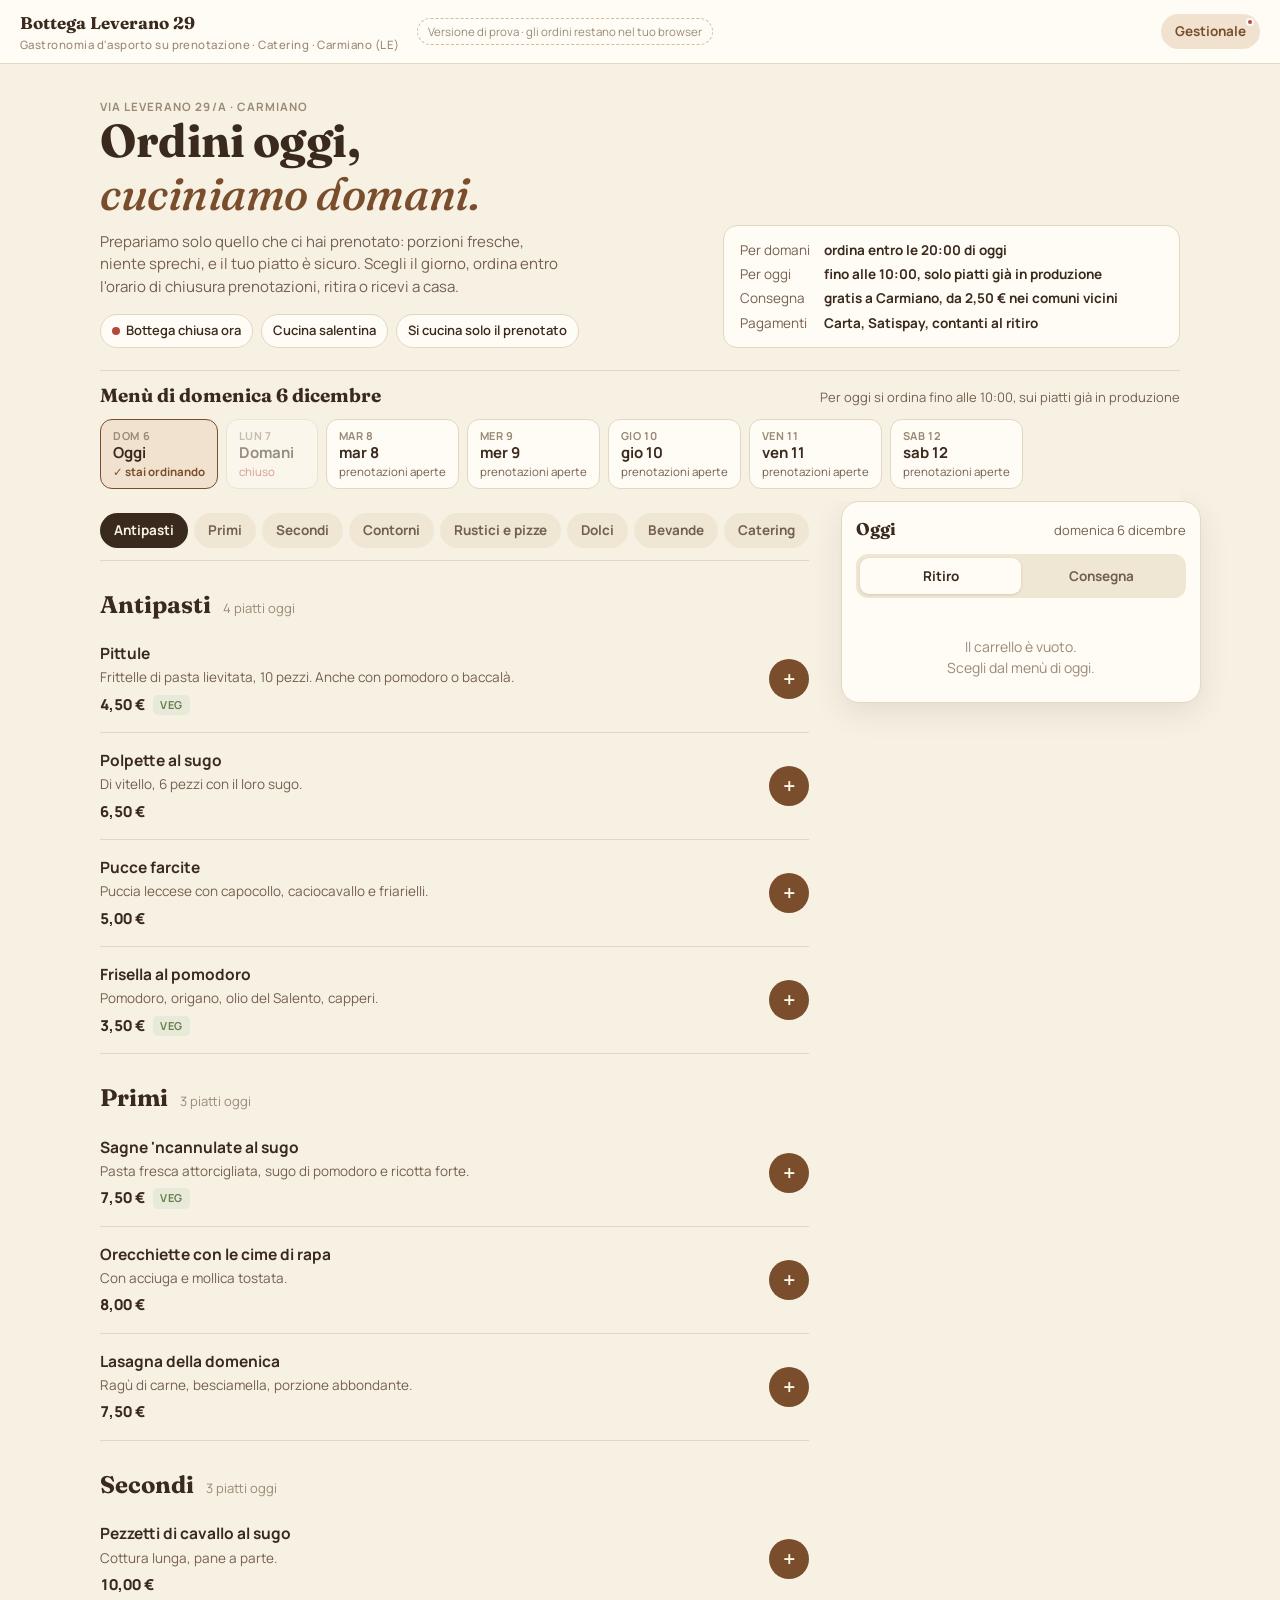
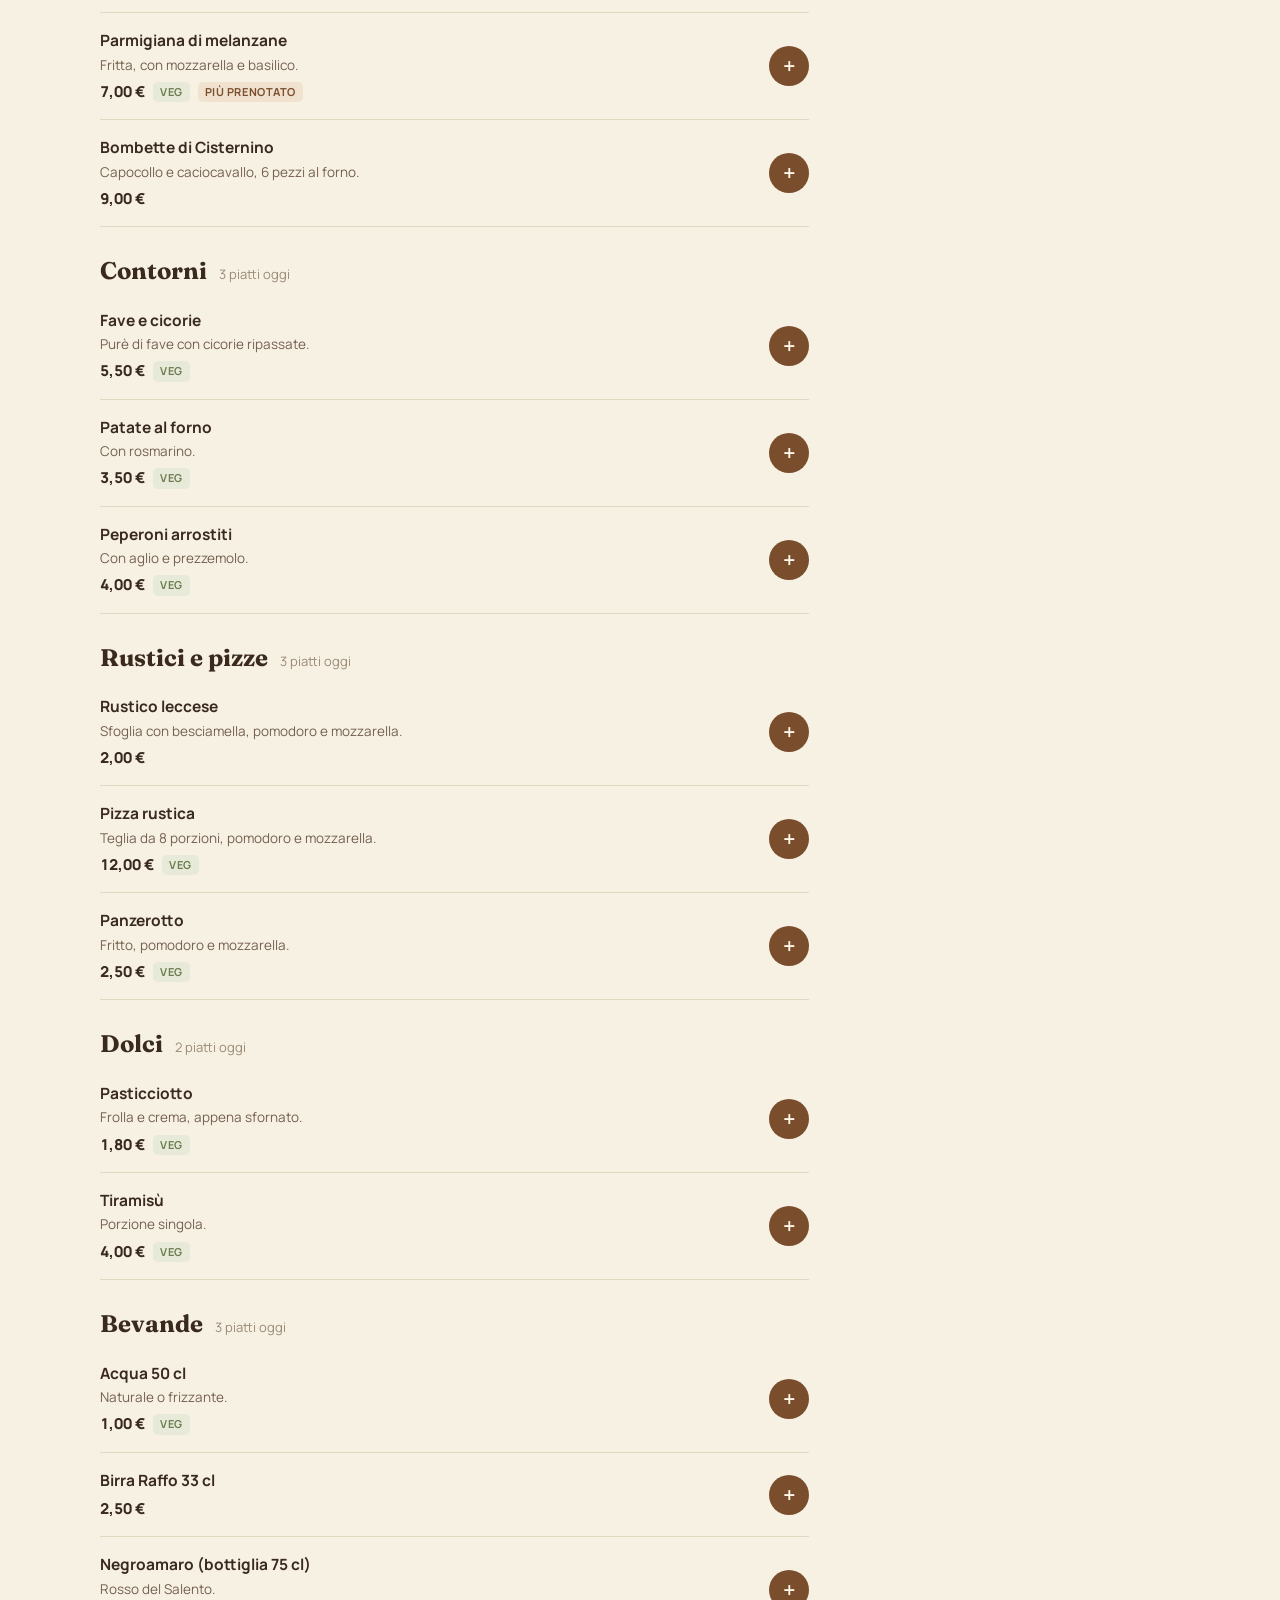
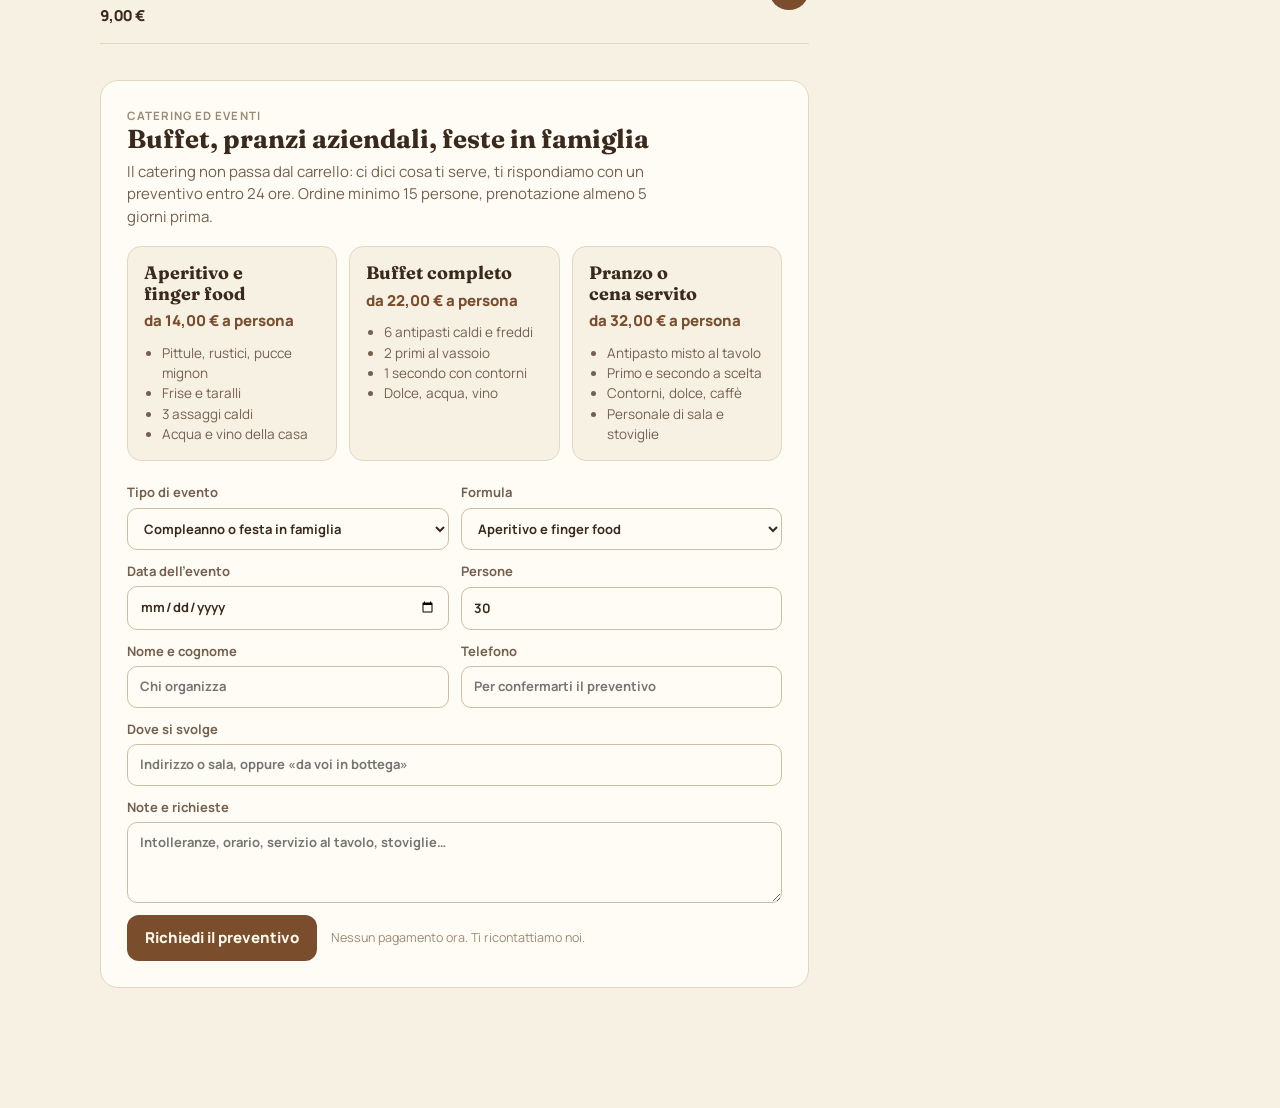
==== sito/index.html @ 0881e7ba "Sito di prova: negozio, gestionale e pubblicazione automatica Il prototipo del 13/09 diviso in negoz" ====
<!doctype html>
<html lang="it">
<head>
<meta charset="utf-8">
<meta name="viewport" content="width=device-width,initial-scale=1">
<title>Bottega Leverano 29 · Gastronomia su prenotazione a Carmiano</title>
<meta name="description" content="Gastronomia d'asporto su prenotazione a Carmiano (LE): scegli il giorno, ordina entro la sera prima, ritira o ricevi a casa. Catering per eventi.">
<link rel="preconnect" href="https://fonts.googleapis.com">
<link rel="preconnect" href="https://fonts.gstatic.com" crossorigin>
<link rel="stylesheet" href="https://fonts.googleapis.com/css2?family=Fraunces:opsz,wght@9..144,500;9..144,700&family=Manrope:wght@400;500;600;700;800&display=swap">
<link rel="stylesheet" href="assets/stile.css">
</head>
<body>

<div class="top">
  <a class="brand" href="./">Bottega Leverano 29<small>Gastronomia d'asporto su prenotazione · Catering · Carmiano (LE)</small></a>
  <span class="proto">Versione di prova · gli ordini restano nel tuo browser</span>
  <a class="lnk" href="gestionale.html">Gestionale<span class="dot hide" id="dotNew"></span></a>
</div>

<section id="view-shop" class="shop">
  <div class="hero">
    <div>
      <div class="eyebrow">Via Leverano 29/A · Carmiano</div>
      <h1>Ordini oggi, <em>cuciniamo domani.</em></h1>
      <p>Prepariamo solo quello che ci hai prenotato: porzioni fresche, niente sprechi, e il tuo piatto è sicuro. Scegli il giorno, ordina entro l'orario di chiusura prenotazioni, ritira o ricevi a casa.</p>
      <div class="chips" id="chips"></div>
      <div class="banner hide" id="pauseBanner">In questo momento le prenotazioni online sono sospese: riprova più tardi o chiama il 0832 000 000.</div>
    </div>
    <div class="hero-side">
      <div class="infocard">
        <span class="muted">Per domani</span><b id="infoCut">ordina entro le 20:00 di oggi</b>
        <span class="muted">Per oggi</span><b id="infoToday">solo fino alle 10:00, su ciò che è in produzione</b>
        <span class="muted">Consegna</span><b id="infoDeliv">gratis a Carmiano, da 2,50 € nei comuni vicini</b>
        <span class="muted">Pagamenti</span><b>Carta, Satispay, contanti al ritiro</b>
      </div>
    </div>
  </div>

  <div class="daybar">
    <div class="lbl"><b id="dayTitle">Per quale giorno ordini?</b><span class="cut" id="dayCut"></span></div>
    <div class="days" id="days"></div>
  </div>

  <div class="shop-grid">
    <div>
      <nav class="cats" id="cats"></nav>
      <div id="menu"></div>

      <div class="catering" id="catering">
        <div class="eyebrow">Catering ed eventi</div>
        <h2>Buffet, pranzi aziendali, feste in famiglia</h2>
        <p class="muted" style="max-width:60ch;margin:6px 0 0">Il catering non passa dal carrello: ci dici cosa ti serve, ti rispondiamo con un preventivo entro 24 ore. Ordine minimo 15 persone, prenotazione almeno 5 giorni prima.</p>
        <div class="formule" id="formule"></div>
        <form class="form" id="catForm">
          <label>Tipo di evento<select name="tipo"><option>Compleanno o festa in famiglia</option><option>Pranzo o cena aziendale</option><option>Battesimo / comunione</option><option>Inaugurazione</option><option>Altro</option></select></label>
          <label>Formula<select name="formula" id="catFormula"></select></label>
          <label>Data dell'evento<input type="date" name="data" required></label>
          <label>Persone<input type="number" name="persone" min="15" value="30" required></label>
          <label>Nome e cognome<input name="nome" required placeholder="Chi organizza"></label>
          <label>Telefono<input name="tel" type="tel" required placeholder="Per confermarti il preventivo"></label>
          <label class="full">Dove si svolge<input name="luogo" placeholder="Indirizzo o sala, oppure «da voi in bottega»"></label>
          <label class="full">Note e richieste<textarea name="note" rows="3" placeholder="Intolleranze, orario, servizio al tavolo, stoviglie…"></textarea></label>
          <div class="full" style="display:flex;gap:14px;align-items:center;flex-wrap:wrap"><button class="btn" style="width:auto" type="submit">Richiedi il preventivo</button><span class="hint">Nessun pagamento ora. Ti ricontattiamo noi.</span></div>
        </form>
      </div>
    </div>

    <aside class="cart" id="cart"></aside>
  </div>
  <button class="cartbar hide" id="cartbar"></button>
</section>

<script src="assets/dati.js"></script>
<script src="assets/comune.js"></script>
<script src="assets/negozio.js"></script>
</body>
</html>
---- sito/assets/stile.css ----
/* Identità unica, chiara: panna, burro, avorio, caffè. Nessuna variante scura: è una scelta. */
:root{
  --bg:#F7F1E4; --surface:#FFFCF5; --surface2:#EFE6D3; --surface3:#E6DAC2; --line:#E2D7C1; --line2:#CDBFA3;
  --ink:#3A2A1E; --ink2:#74604F; --ink3:#9B8A76;
  --accent:#7A4E2D; --accent-ink:#FFF8EA; --accent-soft:#F0E2CF; --accent-strong:#5E3A20;
  --sage:#6F7D52; --sage-soft:#E7EAD9;
  --warn:#B0821C; --warn-soft:#F6EBCB;
  --crit:#B24A3C; --crit-soft:#F4DDD6;
  --shadow:0 10px 30px rgba(58,42,30,.10);
}
*{box-sizing:border-box}
html{color-scheme:light}
body{margin:0;background:var(--bg);color:var(--ink);font-family:"Manrope",system-ui,-apple-system,"Segoe UI",sans-serif;font-size:15px;line-height:1.5;-webkit-font-smoothing:antialiased}
h1,h2,h3,h4{margin:0;font-family:"Fraunces","Iowan Old Style",Georgia,serif;font-weight:700;line-height:1.15;text-wrap:balance}
button{font:inherit;color:inherit;cursor:pointer;border:0;background:none}
input,select,textarea{font:inherit;color:var(--ink);background:var(--surface);border:1px solid var(--line2);border-radius:10px;padding:10px 12px;width:100%}
input:focus,select:focus,textarea:focus,button:focus-visible,a:focus-visible{outline:2px solid var(--accent);outline-offset:2px}
.num{font-variant-numeric:tabular-nums}
.muted{color:var(--ink2)}
.small{font-size:13px}
.eyebrow{font-size:11.5px;letter-spacing:.09em;text-transform:uppercase;font-weight:700;color:var(--ink3)}
.hide{display:none!important}

/* ---------- barra in alto ---------- */
.top{position:sticky;top:0;z-index:50;background:var(--surface);border-bottom:1px solid var(--line);display:flex;align-items:center;gap:18px;padding:10px 20px;min-height:57px}
.top .brand{font-family:"Fraunces",Georgia,serif;font-weight:700;font-size:17px;color:inherit;text-decoration:none}
.top .brand small{display:block;font-family:"Manrope",sans-serif;font-weight:500;font-size:11.5px;color:var(--ink3);letter-spacing:.04em}
.top .lnk{margin-left:auto;font-weight:700;font-size:13.5px;color:var(--accent);text-decoration:none;padding:7px 14px;border-radius:999px;background:var(--accent-soft);position:relative;white-space:nowrap}
.top .lnk:hover{background:var(--surface3)}
.top .lnk .dot{position:absolute;top:4px;right:6px;width:8px;height:8px;border-radius:50%;background:var(--crit);border:2px solid var(--surface)}
.proto{font-size:11.5px;color:var(--ink3);padding:4px 10px;border:1px dashed var(--line2);border-radius:999px}
@media (max-width:640px){.top{padding:8px 12px;gap:8px}.proto{display:none}.top .lnk{padding:7px 11px;font-size:12.5px}}

/* ---------- NEGOZIO ---------- */
.shop{max-width:1120px;margin:0 auto;padding:0 20px 120px}
.hero{display:grid;grid-template-columns:1.3fr 1fr;gap:28px;align-items:end;padding:34px 0 22px}
.hero h1{font-size:clamp(30px,4.5vw,46px);font-weight:700;letter-spacing:-.01em}
.hero h1 em{font-style:italic;font-weight:500;color:var(--accent)}
.hero p{margin:10px 0 0;max-width:52ch;color:var(--ink2)}
.chips{display:flex;flex-wrap:wrap;gap:8px;margin-top:16px}
.chip{display:inline-flex;align-items:center;gap:6px;padding:6px 11px;border-radius:999px;background:var(--surface);border:1px solid var(--line);font-size:13px;font-weight:600}
.chip .st{width:8px;height:8px;border-radius:50%;background:var(--sage)}
.chip .st.closed{background:var(--crit)}
.hero-side{display:grid;gap:10px}
.infocard{background:var(--surface);border:1px solid var(--line);border-radius:14px;padding:14px 16px;display:grid;grid-template-columns:auto 1fr;gap:4px 14px;font-size:13.5px}
.infocard b{color:var(--ink)}
.banner{margin-top:16px;background:var(--warn-soft);color:var(--ink);border:1px solid var(--warn);border-radius:12px;padding:10px 14px;font-size:14px;font-weight:600}

/* scelta del giorno: il cuore del pre-ordine */
.daybar{position:sticky;top:57px;z-index:21;background:var(--bg);padding:10px 0 0;border-top:1px solid var(--line)}
.daybar .lbl{display:flex;justify-content:space-between;align-items:baseline;gap:12px;flex-wrap:wrap}
.daybar .lbl b{font-family:"Fraunces",Georgia,serif;font-size:19px}
.daybar .cut{font-size:13px;color:var(--ink2)}
.days{display:flex;gap:8px;overflow-x:auto;padding:10px 0 12px;scrollbar-width:none}
.days::-webkit-scrollbar{display:none}
.day{flex:0 0 auto;min-width:92px;padding:9px 12px;border-radius:12px;background:var(--surface);border:1.5px solid var(--line);text-align:left;line-height:1.2}
.day small{display:block;font-size:11px;letter-spacing:.06em;text-transform:uppercase;color:var(--ink3);font-weight:700}
.day b{display:block;font-size:15px;margin-top:2px}
.day span{display:block;font-size:11.5px;color:var(--ink2);margin-top:3px}
.day.on{border-color:var(--accent);background:var(--accent-soft)}
.day.on span{color:var(--accent);font-weight:700}
.day.off{opacity:.5;cursor:not-allowed}
.day.off span{color:var(--crit)}

.shop-grid{display:grid;grid-template-columns:1fr 360px;gap:32px;align-items:start}
.cats{position:sticky;top:57px;z-index:20;background:var(--bg);display:flex;gap:6px;overflow-x:auto;padding:12px 0;scrollbar-width:none;border-bottom:1px solid var(--line)}
.cats::-webkit-scrollbar{display:none}
.cats button{white-space:nowrap;padding:7px 14px;border-radius:999px;font-weight:700;font-size:13.5px;color:var(--ink2);background:var(--surface2)}
.cats button.on{background:var(--ink);color:var(--bg)}
.cat-h{display:flex;align-items:baseline;gap:12px;margin:30px 0 8px}
.cat-h h2{font-size:24px}
.cat-h span{font-size:13px;color:var(--ink3)}
.item{display:grid;grid-template-columns:1fr auto;gap:14px;padding:16px 0;border-bottom:1px solid var(--line);align-items:center}
.item .n{font-weight:700;font-size:15.5px}
.item .d{color:var(--ink2);font-size:13.5px;margin-top:2px;max-width:60ch}
.item .meta{display:flex;gap:8px;align-items:center;margin-top:6px;flex-wrap:wrap}
.tag{font-size:11px;font-weight:700;letter-spacing:.05em;text-transform:uppercase;padding:2px 7px;border-radius:5px;background:var(--surface2);color:var(--ink2)}
.tag.veg{background:var(--sage-soft);color:var(--sage)}
.tag.out{background:var(--crit-soft);color:var(--crit)}
.tag.hot{background:var(--accent-soft);color:var(--accent)}
.tag.few{background:var(--warn-soft);color:var(--warn)}
.price{font-weight:800;font-size:15px}
.item .act{display:flex;align-items:center;gap:8px}
.add{width:40px;height:40px;border-radius:50%;background:var(--accent);color:var(--accent-ink);font-size:22px;font-weight:600;display:grid;place-items:center;line-height:1}
.add:disabled{background:var(--line);color:var(--ink3);cursor:not-allowed}
.stepper{display:inline-flex;align-items:center;border:1.5px solid var(--accent);border-radius:999px;overflow:hidden;background:var(--surface)}
.stepper button{width:34px;height:34px;font-size:18px;color:var(--accent);font-weight:700}
.stepper b{min-width:22px;text-align:center}
.item.off .n,.item.off .d{color:var(--ink3)}
.empty-day{padding:40px 20px;text-align:center;color:var(--ink2);background:var(--surface);border:1px dashed var(--line2);border-radius:14px;margin-top:20px}

.cart{position:sticky;top:76px;background:var(--surface);border:1px solid var(--line);border-radius:18px;box-shadow:var(--shadow);overflow:hidden}
.cart .for{padding:14px 14px 0;display:flex;justify-content:space-between;align-items:baseline;gap:8px}
.cart .for b{font-family:"Fraunces",Georgia,serif;font-size:17px}
.mode{display:grid;grid-template-columns:1fr 1fr;background:var(--surface2);padding:4px;margin:12px 14px 14px;border-radius:12px}
.mode button{padding:8px;border-radius:9px;font-weight:700;font-size:13.5px;color:var(--ink2)}
.mode button.on{background:var(--surface);color:var(--ink);box-shadow:0 1px 3px rgba(58,42,30,.15)}
.cart-body{padding:0 14px 14px;display:grid;gap:10px}
.cart-empty{padding:24px 10px;text-align:center;color:var(--ink3);font-size:14px}
.line{display:grid;grid-template-columns:auto 1fr auto;gap:10px;align-items:center;font-size:14px}
.line .q{font-weight:800;color:var(--accent);min-width:24px}
.line .qbtn{display:flex;gap:2px}
.line .qbtn button{width:24px;height:24px;border-radius:6px;background:var(--surface2);font-weight:700}
.tot{border-top:1px solid var(--line);padding-top:10px;display:grid;gap:5px;font-size:14px}
.tot div{display:flex;justify-content:space-between}
.tot .grand{font-weight:800;font-size:17px;padding-top:4px}
.btn{display:inline-flex;align-items:center;justify-content:center;gap:8px;padding:12px 18px;border-radius:12px;font-weight:800;font-size:15px;background:var(--accent);color:var(--accent-ink);width:100%}
.btn:hover{background:var(--accent-strong)}
.btn:disabled{background:var(--line);color:var(--ink3);cursor:not-allowed}
.btn.sec{background:var(--surface2);color:var(--ink)}
.btn.sec:hover{background:var(--surface3)}
.btn.sm{width:auto;padding:8px 13px;font-size:13.5px;border-radius:9px}
.btn.ghost{background:transparent;color:var(--accent);border:1.5px solid var(--accent)}
.btn.ghost:hover{background:var(--accent-soft)}
.btn.danger{background:var(--crit-soft);color:var(--crit)}
.btn.danger:hover{background:var(--crit);color:#fff}
.btn.ok{background:var(--sage);color:#fff}
.hint{font-size:12.5px;color:var(--ink3)}
.minwarn{font-size:12.5px;color:var(--warn);font-weight:600}
.cartbar{display:none}

/* catering */
.catering{margin-top:36px;padding:26px;background:var(--surface);border:1px solid var(--line);border-radius:18px}
.catering h2{font-size:26px}
.formule{display:grid;grid-template-columns:repeat(3,1fr);gap:12px;margin:18px 0 22px}
.formula{border:1px solid var(--line);border-radius:14px;padding:16px;background:var(--bg);display:grid;gap:6px;align-content:start}
.formula h3{font-size:18px}
.formula .pp{font-weight:800;color:var(--accent);font-size:15px}
.formula ul{margin:4px 0 0;padding-left:18px;font-size:13.5px;color:var(--ink2)}
.form{display:grid;grid-template-columns:1fr 1fr;gap:12px}
.form label{display:grid;gap:5px;font-size:13px;font-weight:700;color:var(--ink2)}
.form .full{grid-column:1/-1}
@media (max-width:900px){
  .hero{grid-template-columns:1fr}
  .shop-grid{grid-template-columns:1fr}
  .cart{display:none}
  .cartbar{display:flex;position:fixed;left:12px;right:12px;bottom:12px;z-index:40;background:var(--accent);color:var(--accent-ink);border-radius:14px;padding:14px 18px;justify-content:space-between;font-weight:800;box-shadow:var(--shadow)}
  .formule{grid-template-columns:1fr}
  .form{grid-template-columns:1fr}
  .cats{top:57px}
}

/* ---------- finestra / checkout ---------- */
.overlay{position:fixed;inset:0;background:rgba(58,42,30,.5);z-index:100;display:grid;place-items:center;padding:16px}
.modal{background:var(--surface);color:var(--ink);width:min(680px,100%);max-height:92vh;overflow:auto;border-radius:20px;box-shadow:var(--shadow);border:1px solid var(--line)}
.modal header{display:flex;align-items:center;justify-content:space-between;padding:18px 22px;border-bottom:1px solid var(--line);position:sticky;top:0;background:var(--surface);z-index:2}
.modal header h2{font-size:22px}
.modal header small{display:block;font-family:"Manrope",sans-serif;font-weight:600;font-size:12.5px;color:var(--ink3);margin-top:2px}
.x{width:36px;height:36px;border-radius:50%;background:var(--surface2);font-size:18px}
.mbody{padding:22px}
.steps{display:flex;gap:6px;margin-bottom:22px}
.steps div{flex:1;height:4px;border-radius:2px;background:var(--line)}
.steps div.done{background:var(--accent)}
.opt{display:grid;grid-template-columns:auto 1fr auto;gap:12px;align-items:center;padding:14px;border:1.5px solid var(--line);border-radius:12px;cursor:pointer;background:var(--surface)}
.opt.on{border-color:var(--accent);background:var(--accent-soft)}
.opt .rad{width:18px;height:18px;border-radius:50%;border:2px solid var(--line2);display:grid;place-items:center}
.opt.on .rad{border-color:var(--accent)}
.opt.on .rad::after{content:"";width:9px;height:9px;border-radius:50%;background:var(--accent)}
.opt b{display:block}
.opt span{font-size:13px;color:var(--ink2)}
.opts{display:grid;gap:10px}
.slots{display:flex;flex-wrap:wrap;gap:8px;margin-top:10px}
.slots button{padding:8px 12px;border-radius:9px;background:var(--surface2);font-weight:700;font-size:13.5px}
.slots button.on{background:var(--ink);color:var(--bg)}
.slots button:disabled{opacity:.45;cursor:not-allowed}
.mfoot{display:flex;gap:10px;justify-content:space-between;padding:16px 22px;border-top:1px solid var(--line);position:sticky;bottom:0;background:var(--surface)}
.mfoot .btn{width:auto;min-width:160px}
.sum{display:grid;gap:8px;font-size:14px}
.sum .row{display:flex;justify-content:space-between;gap:14px}
.sum .blk{padding:12px 14px;background:var(--surface2);border-radius:12px;display:grid;gap:4px}
.err{color:var(--crit);font-size:13px;font-weight:600}
.success{text-align:center;padding:18px 6px}
.success .big{font-family:"Fraunces",Georgia,serif;font-size:34px;font-weight:700;margin:6px 0}
.success .code{display:inline-block;font-size:26px;font-weight:800;letter-spacing:.06em;padding:8px 18px;border-radius:12px;background:var(--accent-soft);color:var(--accent);margin:8px 0 18px}
.timeline{display:grid;text-align:left;margin:0 auto;max-width:380px}
.tl{display:grid;grid-template-columns:22px 1fr;gap:12px;align-items:start;padding:8px 0}
.tl .b{width:18px;height:18px;border-radius:50%;border:2px solid var(--line2);margin-top:2px;background:var(--surface)}
.tl.done .b{background:var(--sage);border-color:var(--sage)}
.tl.now .b{border-color:var(--accent);box-shadow:0 0 0 4px var(--accent-soft)}
.tl span{font-size:12.5px;color:var(--ink3);display:block}

/* ---------- GESTIONALE ---------- */
.admin{display:grid;grid-template-columns:230px 1fr;min-height:calc(100vh - 57px)}
.side{background:var(--surface);border-right:1px solid var(--line);padding:18px 14px;display:flex;flex-direction:column;gap:4px}
.side .who{padding:6px 10px 16px;border-bottom:1px solid var(--line);margin-bottom:10px}
.side .who b{display:block}
.side .who span{font-size:12.5px;color:var(--ink3)}
.nav{display:flex;align-items:center;gap:10px;padding:10px 12px;border-radius:10px;font-weight:700;color:var(--ink2);text-align:left;width:100%}
.nav.on{background:var(--accent-soft);color:var(--accent)}
.nav .cnt{margin-left:auto;background:var(--crit);color:#fff;font-size:11.5px;padding:1px 8px;border-radius:999px;font-weight:800}
.pause{margin-top:auto;padding:14px;border-radius:12px;background:var(--surface2);display:grid;gap:8px;font-size:13px}
.sw{display:inline-flex;align-items:center;gap:10px;font-weight:700;cursor:pointer}
.sw i{width:40px;height:22px;border-radius:999px;background:var(--line2);position:relative;transition:.15s;flex:0 0 auto}
.sw i::after{content:"";position:absolute;top:3px;left:3px;width:16px;height:16px;border-radius:50%;background:#fff;transition:.15s}
.sw.on i{background:var(--sage)}
.sw.on i::after{left:21px}
.sw.crit.on i{background:var(--crit)}
.main{padding:24px 28px;min-width:0}
.ph{display:flex;align-items:end;justify-content:space-between;gap:16px;margin-bottom:18px;flex-wrap:wrap}
.ph h2{font-size:28px}
.ph p{margin:4px 0 0;color:var(--ink2);max-width:70ch}
.daytabs{display:flex;gap:6px;overflow-x:auto;margin-bottom:18px;padding-bottom:4px}
.daytabs button{flex:0 0 auto;padding:8px 14px;border-radius:10px;background:var(--surface);border:1px solid var(--line);font-weight:700;font-size:13.5px;color:var(--ink2);display:flex;gap:8px;align-items:center}
.daytabs button.on{background:var(--ink);color:var(--bg);border-color:var(--ink)}
.daytabs button .c{background:var(--surface2);color:var(--ink);font-size:11.5px;padding:0 7px;border-radius:999px}
.daytabs button.on .c{background:var(--accent);color:var(--accent-ink)}
.kpis{display:grid;grid-template-columns:repeat(4,1fr);gap:12px;margin-bottom:22px}
.kpi{background:var(--surface);border:1px solid var(--line);border-radius:14px;padding:14px 16px}
.kpi .v{font-size:26px;font-weight:800;margin-top:2px}
.kpi .v small{font-size:13px;color:var(--ink3);font-weight:600;margin-left:4px}
.kpi.warn{border-color:var(--warn);background:var(--warn-soft)}
.board{display:grid;grid-template-columns:repeat(4,1fr);gap:14px;align-items:start}
.col{background:var(--surface2);border-radius:14px;padding:10px;display:grid;gap:10px;min-height:200px}
.col h3{font-family:"Manrope",sans-serif;font-size:12px;letter-spacing:.08em;text-transform:uppercase;color:var(--ink2);display:flex;justify-content:space-between;padding:4px 6px}
.col h3 span{background:var(--surface);padding:0 8px;border-radius:999px}
.oc{background:var(--surface);border:1px solid var(--line);border-radius:12px;padding:12px;display:grid;gap:8px;font-size:13.5px;border-left:4px solid var(--line2)}
.oc.new{border-left-color:var(--crit)}
.oc.prep{border-left-color:var(--warn)}
.oc.ready{border-left-color:var(--sage)}
.oc .h{display:flex;justify-content:space-between;align-items:baseline}
.oc .h b{font-size:15px}
.oc .when{font-weight:800;color:var(--accent)}
.oc ul{margin:0;padding:0;list-style:none;color:var(--ink2)}
.oc li{display:flex;justify-content:space-between;gap:8px}
.oc .f{display:flex;justify-content:space-between;align-items:center;border-top:1px dashed var(--line);padding-top:8px}
.oc .acts{display:flex;gap:6px;flex-wrap:wrap}
.pill{display:inline-block;font-size:11px;font-weight:800;letter-spacing:.05em;text-transform:uppercase;padding:2px 8px;border-radius:999px;background:var(--surface2);color:var(--ink2)}
.pill.del{background:var(--accent-soft);color:var(--accent)}
.pill.pay{background:var(--sage-soft);color:var(--sage)}
.pill.unpaid{background:var(--warn-soft);color:var(--warn)}
.pill.late{background:var(--crit-soft);color:var(--crit)}
.pill.ex{background:transparent;border:1px dashed var(--line2);color:var(--ink3)}
table{width:100%;border-collapse:collapse;font-size:14px;background:var(--surface);border:1px solid var(--line);border-radius:14px;overflow:hidden}
th{font-size:11.5px;letter-spacing:.07em;text-transform:uppercase;color:var(--ink3);text-align:left;padding:10px 14px;background:var(--surface2)}
td{padding:11px 14px;border-top:1px solid var(--line);vertical-align:middle}
td input{padding:6px 9px;border-radius:8px}
tr.tot td{font-weight:800;background:var(--surface2)}
.tw{overflow-x:auto}
.grid2{display:grid;grid-template-columns:1fr 1fr;gap:18px}
.card{background:var(--surface);border:1px solid var(--line);border-radius:14px;padding:18px}
.card h3{font-size:18px;margin-bottom:12px}
.hours{display:grid;gap:8px}
.hours .row{display:grid;grid-template-columns:90px 1fr 1fr;gap:8px;align-items:center;font-size:13.5px}
.zones .row{display:grid;grid-template-columns:1.4fr 1fr 1fr auto;gap:8px;align-items:center;margin-bottom:8px}
.dchips{display:flex;gap:3px}
.dchips button{width:26px;height:26px;border-radius:6px;background:var(--surface2);font-size:11px;font-weight:800;color:var(--ink3)}
.dchips button.on{background:var(--accent);color:var(--accent-ink)}
.bar{height:6px;border-radius:3px;background:var(--surface2);overflow:hidden;min-width:80px}
.bar i{display:block;height:100%;background:var(--sage)}
.bar i.w{background:var(--warn)}.bar i.c{background:var(--crit)}
.toast{position:fixed;left:50%;bottom:24px;transform:translateX(-50%);background:var(--ink);color:var(--bg);padding:11px 18px;border-radius:12px;font-weight:700;font-size:14px;z-index:200;box-shadow:var(--shadow);animation:up .2s ease;max-width:90vw;text-align:center}
@keyframes up{from{opacity:0;transform:translate(-50%,8px)}to{opacity:1;transform:translate(-50%,0)}}
.cat-req{display:grid;grid-template-columns:1fr auto;gap:14px;align-items:center;padding:14px 16px;border-top:1px solid var(--line)}
.cat-req:first-child{border-top:0}
.cat-req b{font-size:15px}
.cat-req .m{font-size:13px;color:var(--ink2);margin-top:3px}
.top5 li{display:flex;justify-content:space-between;padding:6px 0;border-top:1px solid var(--line)}
.top5{list-style:none;padding:0;margin:0;font-size:14px}
.top5 li:first-child{border-top:0}
@media (max-width:1000px){.board{grid-template-columns:1fr 1fr}.kpis{grid-template-columns:1fr 1fr}.grid2{grid-template-columns:1fr}}
@media (max-width:760px){.admin{grid-template-columns:1fr}.side{flex-direction:row;flex-wrap:wrap;border-right:0;border-bottom:1px solid var(--line)}.side .who{display:none}.nav{width:auto}.pause{margin:0;width:100%}.board{grid-template-columns:1fr}.main{padding:16px}}

/* stampa della lista di produzione: solo le tabelle, niente barre e pulsanti */
@media print{
  .top,.side,.daytabs,.kpis,.ph .btn,.toast{display:none!important}
  .admin{grid-template-columns:1fr;min-height:0}
  .main{padding:0}
  body{background:#fff}
  table{border-radius:0}
}
@media (prefers-reduced-motion:reduce){*{animation:none!important;transition:none!important}}
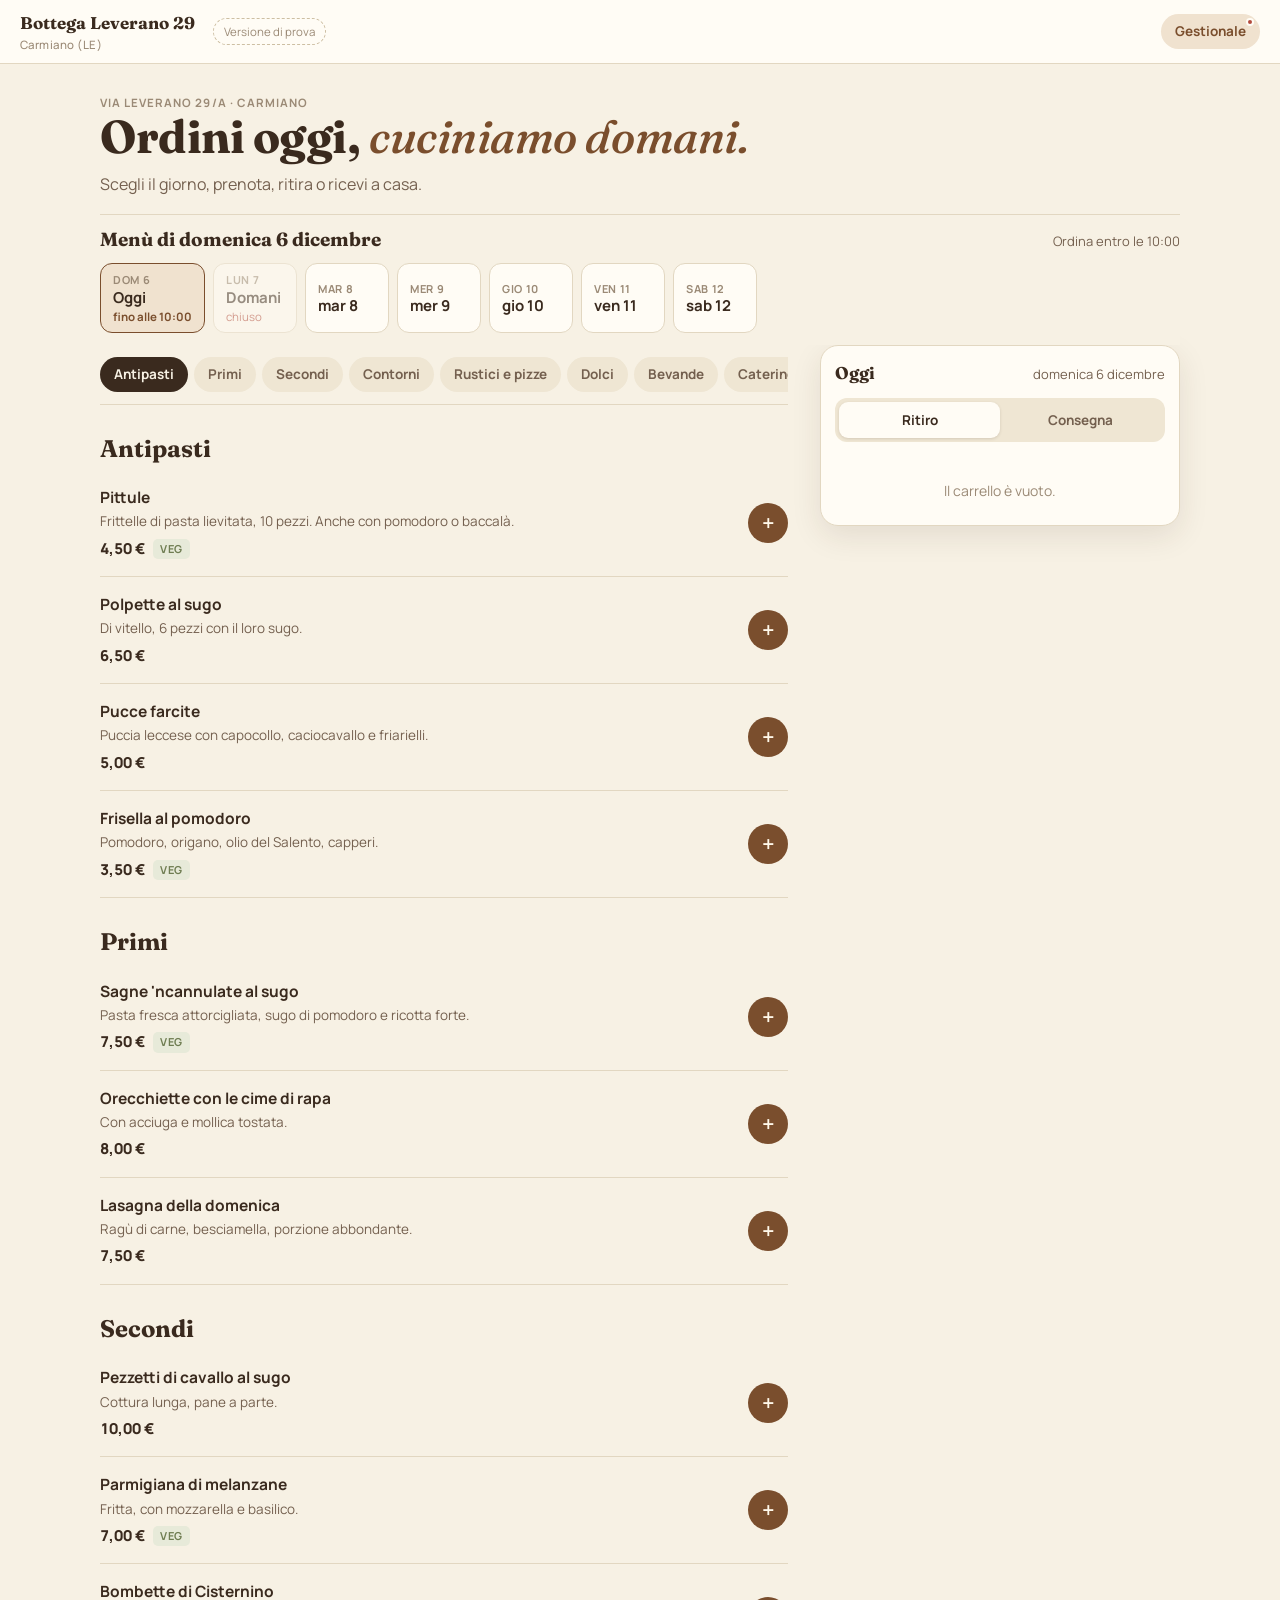
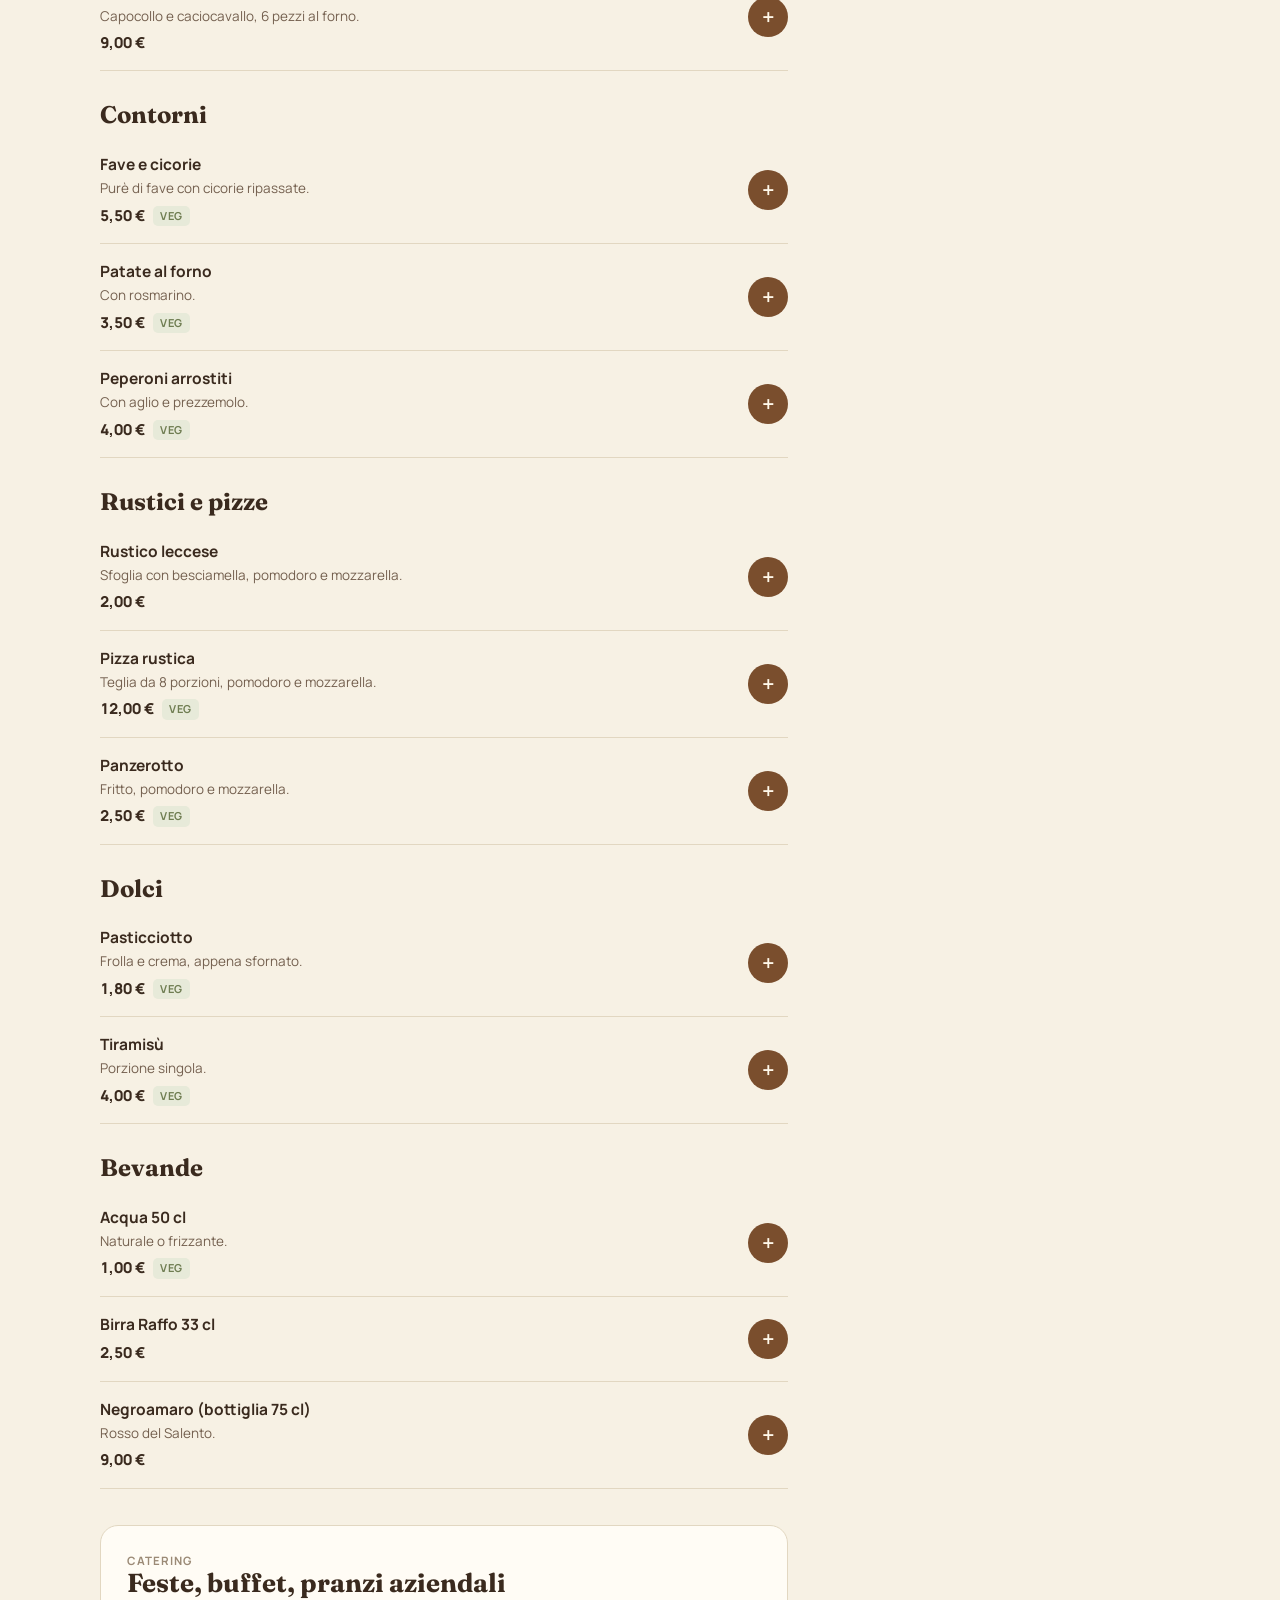
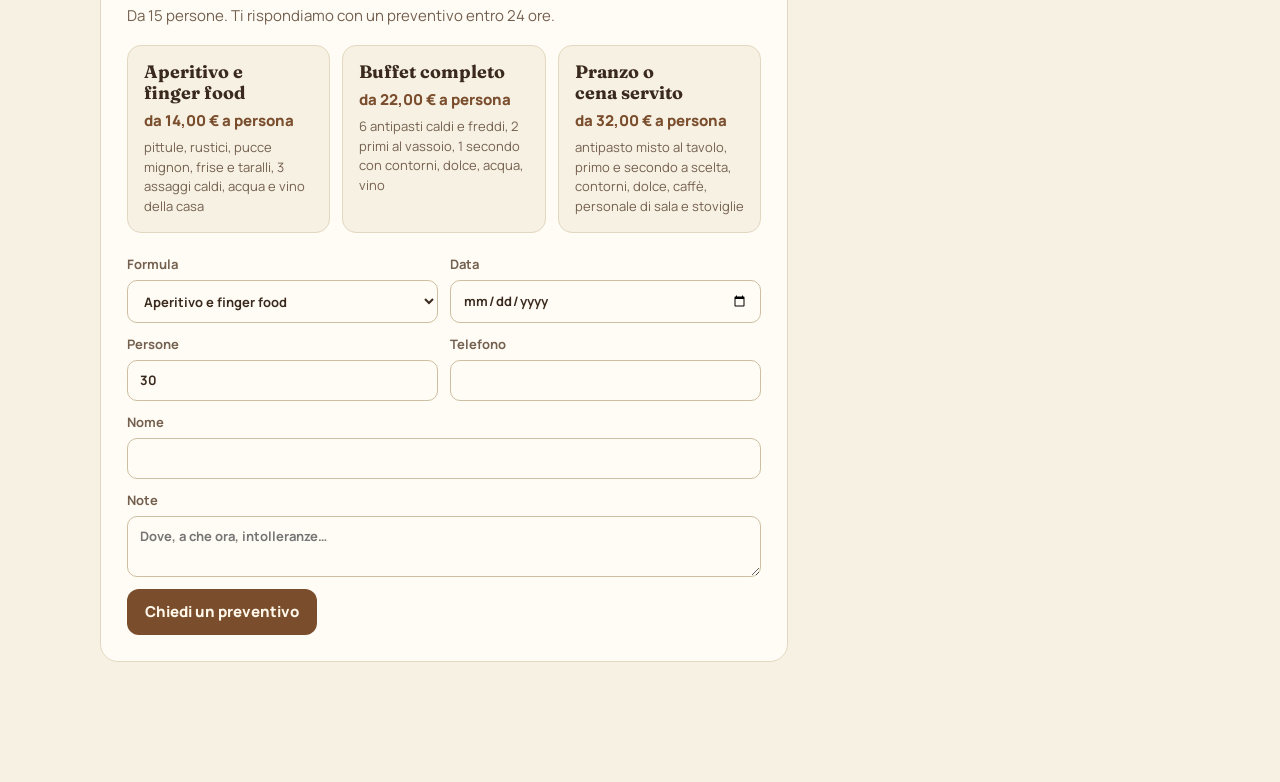
==== commit 9863a209: "Negozio ridotto all'essenziale Via la spiegazione in cima, i riquadri informativi, le etichette rido" ====
--- a/sito/index.html
+++ b/sito/index.html
@@ -13,8 +13,8 @@
 <body>
 
 <div class="top">
-  <a class="brand" href="./">Bottega Leverano 29<small>Gastronomia d'asporto su prenotazione · Catering · Carmiano (LE)</small></a>
-  <span class="proto">Versione di prova · gli ordini restano nel tuo browser</span>
+  <a class="brand" href="./">Bottega Leverano 29<small>Carmiano (LE)</small></a>
+  <span class="proto">Versione di prova</span>
   <a class="lnk" href="gestionale.html">Gestionale<span class="dot hide" id="dotNew"></span></a>
 </div>
 
@@ -23,22 +23,13 @@
     <div>
       <div class="eyebrow">Via Leverano 29/A · Carmiano</div>
       <h1>Ordini oggi, <em>cuciniamo domani.</em></h1>
-      <p>Prepariamo solo quello che ci hai prenotato: porzioni fresche, niente sprechi, e il tuo piatto è sicuro. Scegli il giorno, ordina entro l'orario di chiusura prenotazioni, ritira o ricevi a casa.</p>
-      <div class="chips" id="chips"></div>
-      <div class="banner hide" id="pauseBanner">In questo momento le prenotazioni online sono sospese: riprova più tardi o chiama il 0832 000 000.</div>
-    </div>
-    <div class="hero-side">
-      <div class="infocard">
-        <span class="muted">Per domani</span><b id="infoCut">ordina entro le 20:00 di oggi</b>
-        <span class="muted">Per oggi</span><b id="infoToday">solo fino alle 10:00, su ciò che è in produzione</b>
-        <span class="muted">Consegna</span><b id="infoDeliv">gratis a Carmiano, da 2,50 € nei comuni vicini</b>
-        <span class="muted">Pagamenti</span><b>Carta, Satispay, contanti al ritiro</b>
-      </div>
+      <p>Scegli il giorno, prenota, ritira o ricevi a casa.</p>
+      <div class="banner hide" id="pauseBanner">Prenotazioni online sospese. Chiama il 0832 000 000.</div>
     </div>
   </div>
 
   <div class="daybar">
-    <div class="lbl"><b id="dayTitle">Per quale giorno ordini?</b><span class="cut" id="dayCut"></span></div>
+    <div class="lbl"><b id="dayTitle">Per quando?</b><span class="cut" id="dayCut"></span></div>
     <div class="days" id="days"></div>
   </div>
 
@@ -48,20 +39,18 @@
       <div id="menu"></div>
 
       <div class="catering" id="catering">
-        <div class="eyebrow">Catering ed eventi</div>
-        <h2>Buffet, pranzi aziendali, feste in famiglia</h2>
-        <p class="muted" style="max-width:60ch;margin:6px 0 0">Il catering non passa dal carrello: ci dici cosa ti serve, ti rispondiamo con un preventivo entro 24 ore. Ordine minimo 15 persone, prenotazione almeno 5 giorni prima.</p>
+        <div class="eyebrow">Catering</div>
+        <h2>Feste, buffet, pranzi aziendali</h2>
+        <p class="muted" style="margin:6px 0 0">Da 15 persone. Ti rispondiamo con un preventivo entro 24 ore.</p>
         <div class="formule" id="formule"></div>
         <form class="form" id="catForm">
-          <label>Tipo di evento<select name="tipo"><option>Compleanno o festa in famiglia</option><option>Pranzo o cena aziendale</option><option>Battesimo / comunione</option><option>Inaugurazione</option><option>Altro</option></select></label>
           <label>Formula<select name="formula" id="catFormula"></select></label>
-          <label>Data dell'evento<input type="date" name="data" required></label>
+          <label>Data<input type="date" name="data" required></label>
           <label>Persone<input type="number" name="persone" min="15" value="30" required></label>
-          <label>Nome e cognome<input name="nome" required placeholder="Chi organizza"></label>
-          <label>Telefono<input name="tel" type="tel" required placeholder="Per confermarti il preventivo"></label>
-          <label class="full">Dove si svolge<input name="luogo" placeholder="Indirizzo o sala, oppure «da voi in bottega»"></label>
-          <label class="full">Note e richieste<textarea name="note" rows="3" placeholder="Intolleranze, orario, servizio al tavolo, stoviglie…"></textarea></label>
-          <div class="full" style="display:flex;gap:14px;align-items:center;flex-wrap:wrap"><button class="btn" style="width:auto" type="submit">Richiedi il preventivo</button><span class="hint">Nessun pagamento ora. Ti ricontattiamo noi.</span></div>
+          <label>Telefono<input name="tel" type="tel" required></label>
+          <label class="full">Nome<input name="nome" required></label>
+          <label class="full">Note<textarea name="note" rows="2" placeholder="Dove, a che ora, intolleranze…"></textarea></label>
+          <div class="full"><button class="btn" style="width:auto" type="submit">Chiedi un preventivo</button></div>
         </form>
       </div>
     </div>
--- a/sito/assets/stile.css
+++ b/sito/assets/stile.css
@@ -33,10 +33,10 @@
 
 /* ---------- NEGOZIO ---------- */
 .shop{max-width:1120px;margin:0 auto;padding:0 20px 120px}
-.hero{display:grid;grid-template-columns:1.3fr 1fr;gap:28px;align-items:end;padding:34px 0 22px}
+.hero{padding:30px 0 18px}
 .hero h1{font-size:clamp(30px,4.5vw,46px);font-weight:700;letter-spacing:-.01em}
 .hero h1 em{font-style:italic;font-weight:500;color:var(--accent)}
-.hero p{margin:10px 0 0;max-width:52ch;color:var(--ink2)}
+.hero p{margin:8px 0 0;max-width:52ch;color:var(--ink2);font-size:16px}
 .chips{display:flex;flex-wrap:wrap;gap:8px;margin-top:16px}
 .chip{display:inline-flex;align-items:center;gap:6px;padding:6px 11px;border-radius:999px;background:var(--surface);border:1px solid var(--line);font-size:13px;font-weight:600}
 .chip .st{width:8px;height:8px;border-radius:50%;background:var(--sage)}
@@ -53,7 +53,7 @@
 .daybar .cut{font-size:13px;color:var(--ink2)}
 .days{display:flex;gap:8px;overflow-x:auto;padding:10px 0 12px;scrollbar-width:none}
 .days::-webkit-scrollbar{display:none}
-.day{flex:0 0 auto;min-width:92px;padding:9px 12px;border-radius:12px;background:var(--surface);border:1.5px solid var(--line);text-align:left;line-height:1.2}
+.day{flex:0 0 auto;min-width:84px;padding:9px 12px;border-radius:12px;background:var(--surface);border:1.5px solid var(--line);text-align:left;line-height:1.2}
 .day small{display:block;font-size:11px;letter-spacing:.06em;text-transform:uppercase;color:var(--ink3);font-weight:700}
 .day b{display:block;font-size:15px;margin-top:2px}
 .day span{display:block;font-size:11.5px;color:var(--ink2);margin-top:3px}
@@ -63,6 +63,7 @@
 .day.off span{color:var(--crit)}
 
 .shop-grid{display:grid;grid-template-columns:1fr 360px;gap:32px;align-items:start}
+.shop-grid>*{min-width:0} /* le righe scorrevoli (categorie, giorni) non devono allargare la griglia */
 .cats{position:sticky;top:57px;z-index:20;background:var(--bg);display:flex;gap:6px;overflow-x:auto;padding:12px 0;scrollbar-width:none;border-bottom:1px solid var(--line)}
 .cats::-webkit-scrollbar{display:none}
 .cats button{white-space:nowrap;padding:7px 14px;border-radius:999px;font-weight:700;font-size:13.5px;color:var(--ink2);background:var(--surface2)}
@@ -131,7 +132,6 @@
 .form label{display:grid;gap:5px;font-size:13px;font-weight:700;color:var(--ink2)}
 .form .full{grid-column:1/-1}
 @media (max-width:900px){
-  .hero{grid-template-columns:1fr}
   .shop-grid{grid-template-columns:1fr}
   .cart{display:none}
   .cartbar{display:flex;position:fixed;left:12px;right:12px;bottom:12px;z-index:40;background:var(--accent);color:var(--accent-ink);border-radius:14px;padding:14px 18px;justify-content:space-between;font-weight:800;box-shadow:var(--shadow)}
@@ -173,7 +173,7 @@
 .success .big{font-family:"Fraunces",Georgia,serif;font-size:34px;font-weight:700;margin:6px 0}
 .success .code{display:inline-block;font-size:26px;font-weight:800;letter-spacing:.06em;padding:8px 18px;border-radius:12px;background:var(--accent-soft);color:var(--accent);margin:8px 0 18px}
 .timeline{display:grid;text-align:left;margin:0 auto;max-width:380px}
-.tl{display:grid;grid-template-columns:22px 1fr;gap:12px;align-items:start;padding:8px 0}
+.tl{display:grid;grid-template-columns:22px 1fr;gap:12px;align-items:center;padding:6px 0}
 .tl .b{width:18px;height:18px;border-radius:50%;border:2px solid var(--line2);margin-top:2px;background:var(--surface)}
 .tl.done .b{background:var(--sage);border-color:var(--sage)}
 .tl.now .b{border-color:var(--accent);box-shadow:0 0 0 4px var(--accent-soft)}
@@ -210,7 +210,7 @@
 .kpi .v small{font-size:13px;color:var(--ink3);font-weight:600;margin-left:4px}
 .kpi.warn{border-color:var(--warn);background:var(--warn-soft)}
 .board{display:grid;grid-template-columns:repeat(4,1fr);gap:14px;align-items:start}
-.col{background:var(--surface2);border-radius:14px;padding:10px;display:grid;gap:10px;min-height:200px}
+.col{background:var(--surface2);border-radius:14px;padding:10px;display:grid;gap:10px;min-height:200px;align-content:start}
 .col h3{font-family:"Manrope",sans-serif;font-size:12px;letter-spacing:.08em;text-transform:uppercase;color:var(--ink2);display:flex;justify-content:space-between;padding:4px 6px}
 .col h3 span{background:var(--surface);padding:0 8px;border-radius:999px}
 .oc{background:var(--surface);border:1px solid var(--line);border-radius:12px;padding:12px;display:grid;gap:8px;font-size:13.5px;border-left:4px solid var(--line2)}
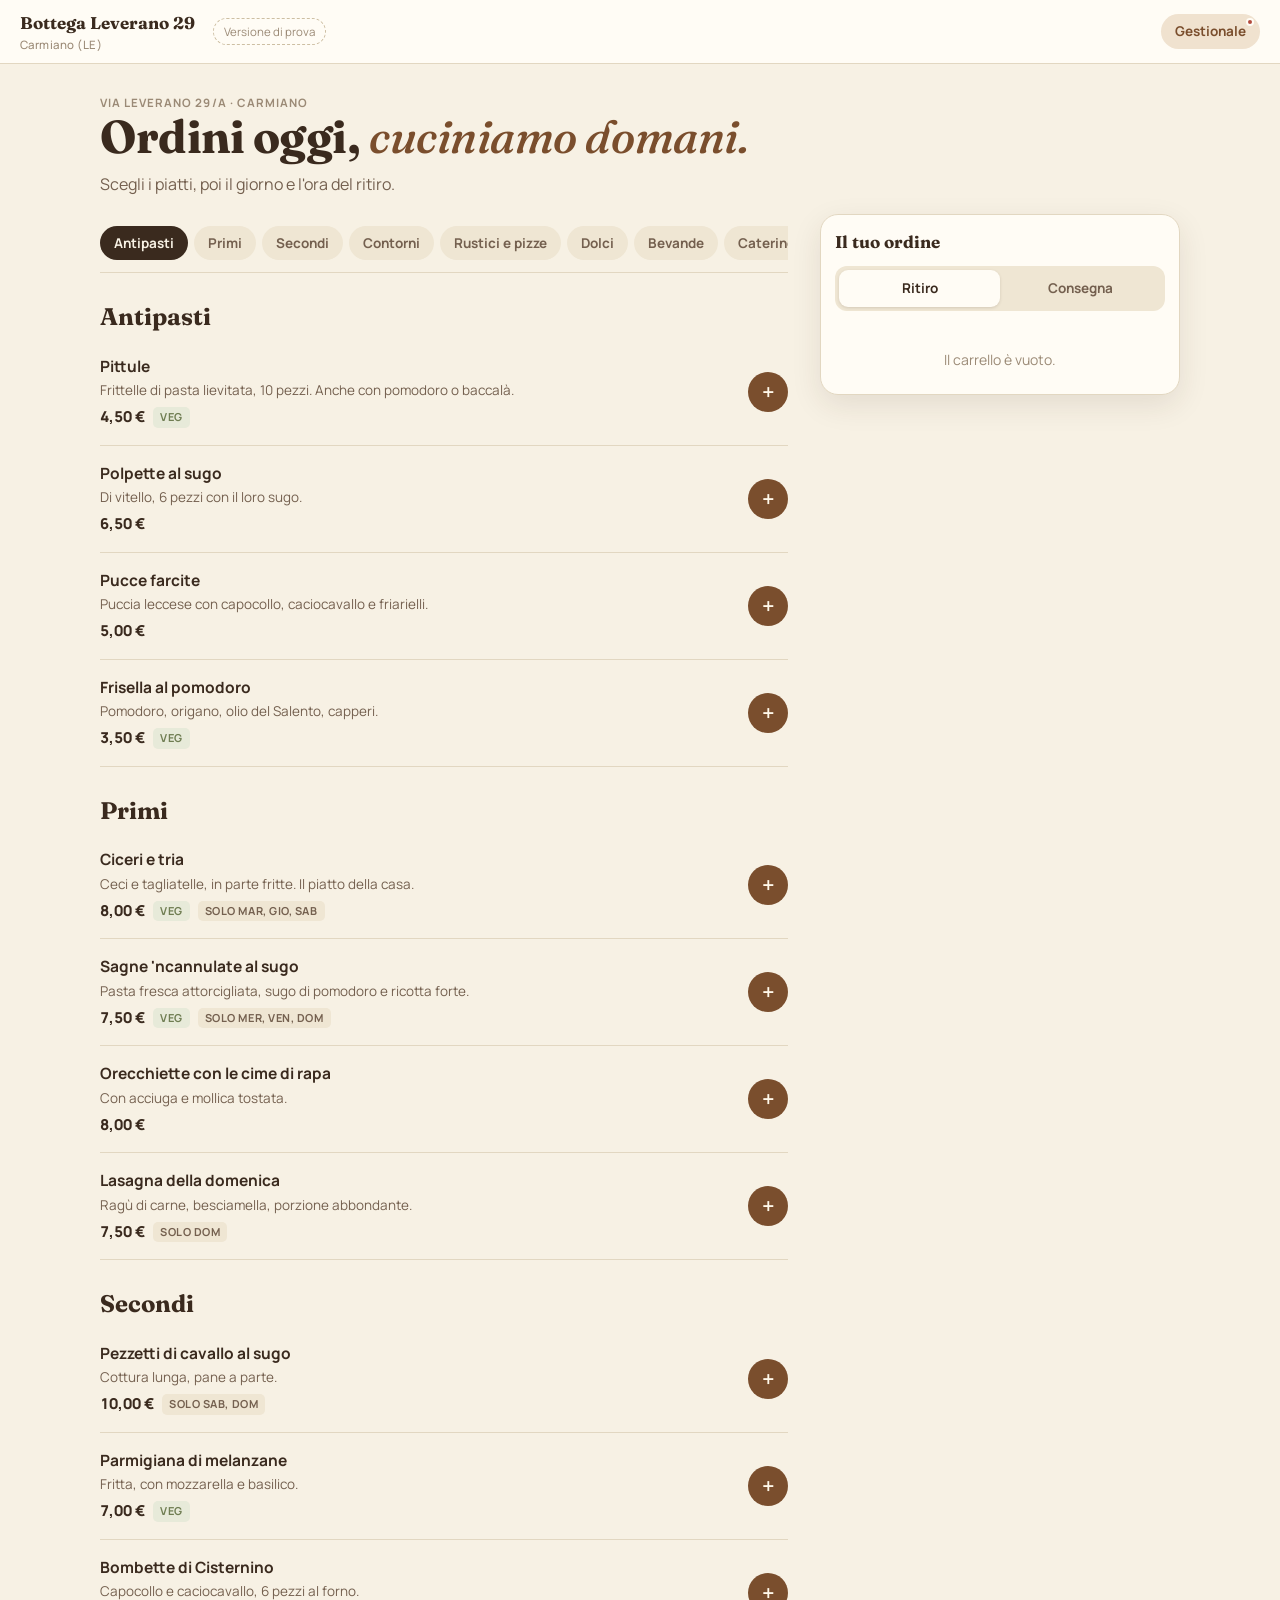
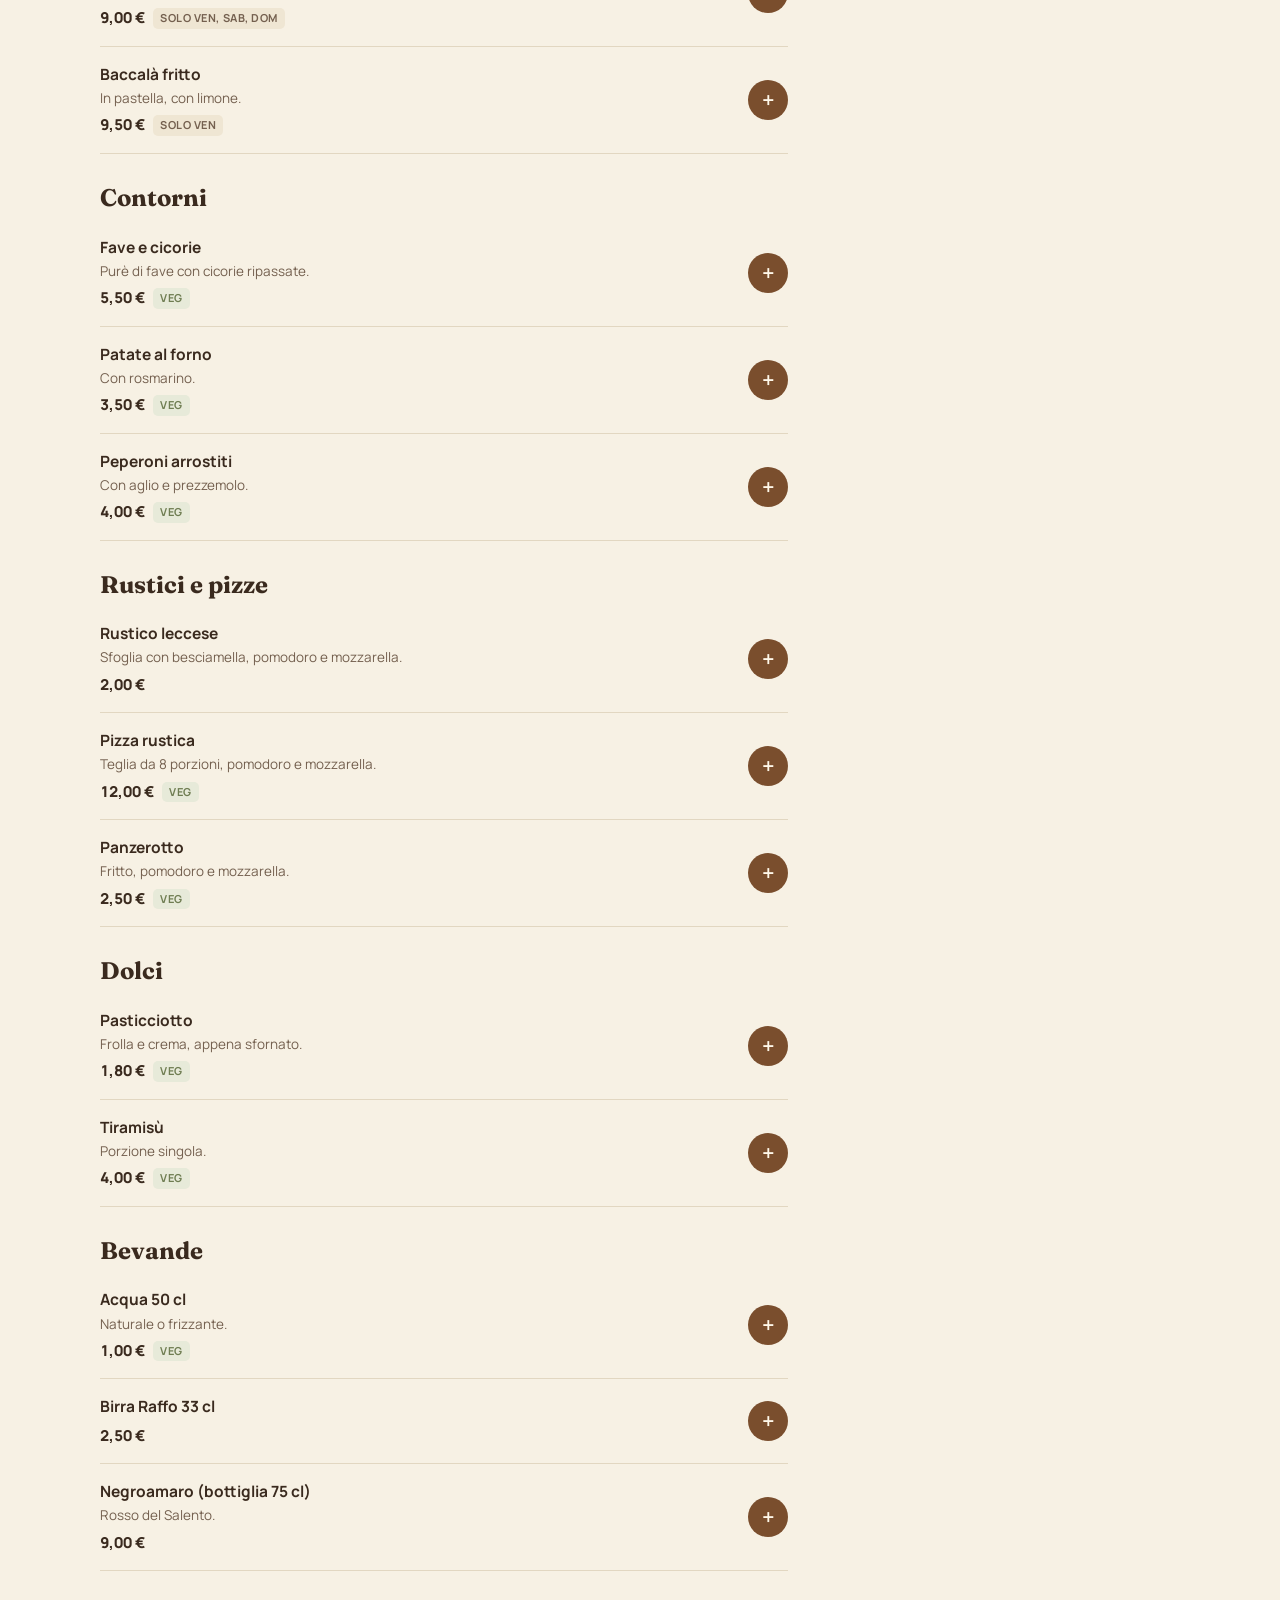
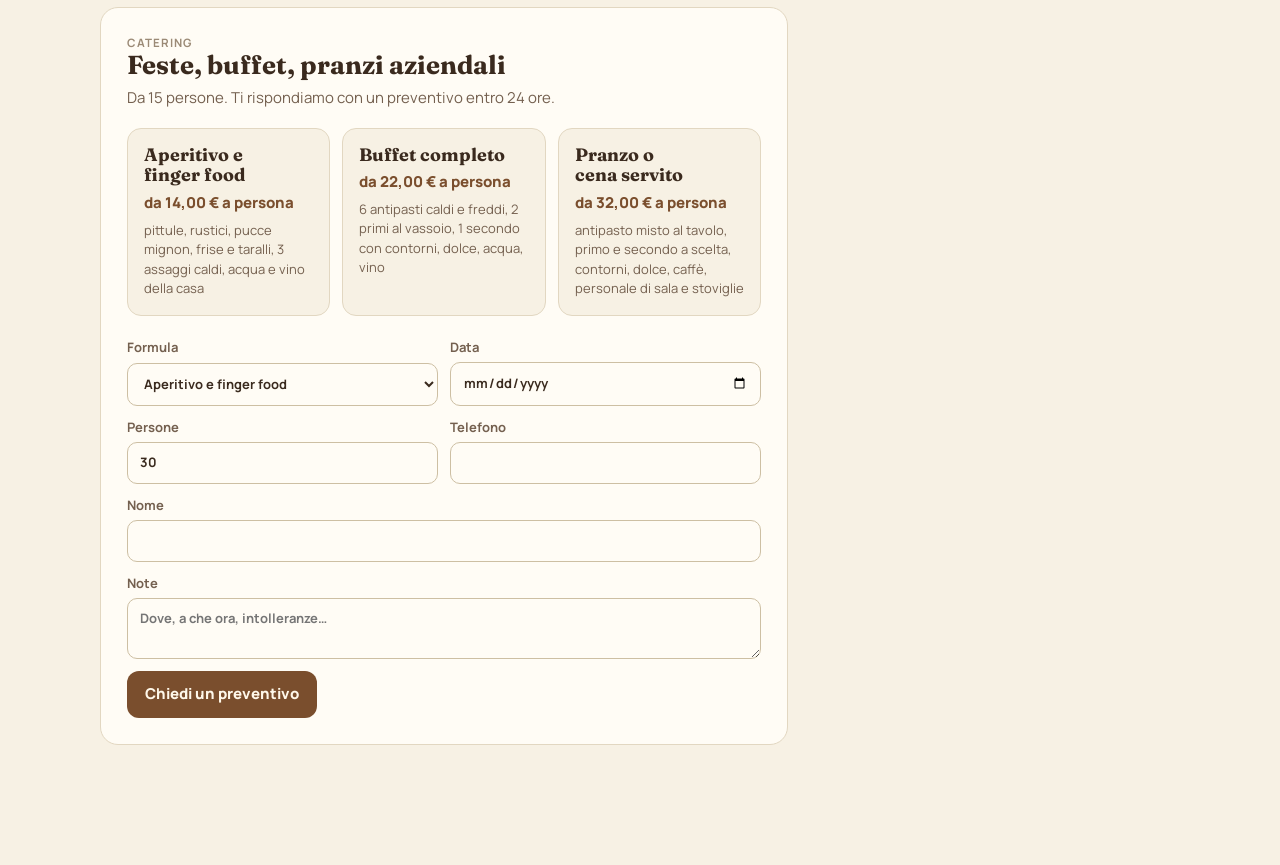
==== commit 2edaac79: "Il giorno si sceglie nel checkout, non in vetrina Via la fila dei giorni dal negozio. I piatti che n" ====
--- a/sito/index.html
+++ b/sito/index.html
@@ -23,14 +23,9 @@
     <div>
       <div class="eyebrow">Via Leverano 29/A · Carmiano</div>
       <h1>Ordini oggi, <em>cuciniamo domani.</em></h1>
-      <p>Scegli il giorno, prenota, ritira o ricevi a casa.</p>
+      <p>Scegli i piatti, poi il giorno e l'ora del ritiro.</p>
       <div class="banner hide" id="pauseBanner">Prenotazioni online sospese. Chiama il 0832 000 000.</div>
     </div>
-  </div>
-
-  <div class="daybar">
-    <div class="lbl"><b id="dayTitle">Per quando?</b><span class="cut" id="dayCut"></span></div>
-    <div class="days" id="days"></div>
   </div>
 
   <div class="shop-grid">
--- a/sito/assets/stile.css
+++ b/sito/assets/stile.css
@@ -46,12 +46,8 @@
 .infocard b{color:var(--ink)}
 .banner{margin-top:16px;background:var(--warn-soft);color:var(--ink);border:1px solid var(--warn);border-radius:12px;padding:10px 14px;font-size:14px;font-weight:600}
 
-/* scelta del giorno: il cuore del pre-ordine */
-.daybar{position:sticky;top:57px;z-index:21;background:var(--bg);padding:10px 0 0;border-top:1px solid var(--line)}
-.daybar .lbl{display:flex;justify-content:space-between;align-items:baseline;gap:12px;flex-wrap:wrap}
-.daybar .lbl b{font-family:"Fraunces",Georgia,serif;font-size:19px}
-.daybar .cut{font-size:13px;color:var(--ink2)}
-.days{display:flex;gap:8px;overflow-x:auto;padding:10px 0 12px;scrollbar-width:none}
+/* scelta del giorno, nel checkout */
+.days{display:flex;gap:8px;overflow-x:auto;padding:8px 0 10px;scrollbar-width:none}
 .days::-webkit-scrollbar{display:none}
 .day{flex:0 0 auto;min-width:84px;padding:9px 12px;border-radius:12px;background:var(--surface);border:1.5px solid var(--line);text-align:left;line-height:1.2}
 .day small{display:block;font-size:11px;letter-spacing:.06em;text-transform:uppercase;color:var(--ink3);font-weight:700}
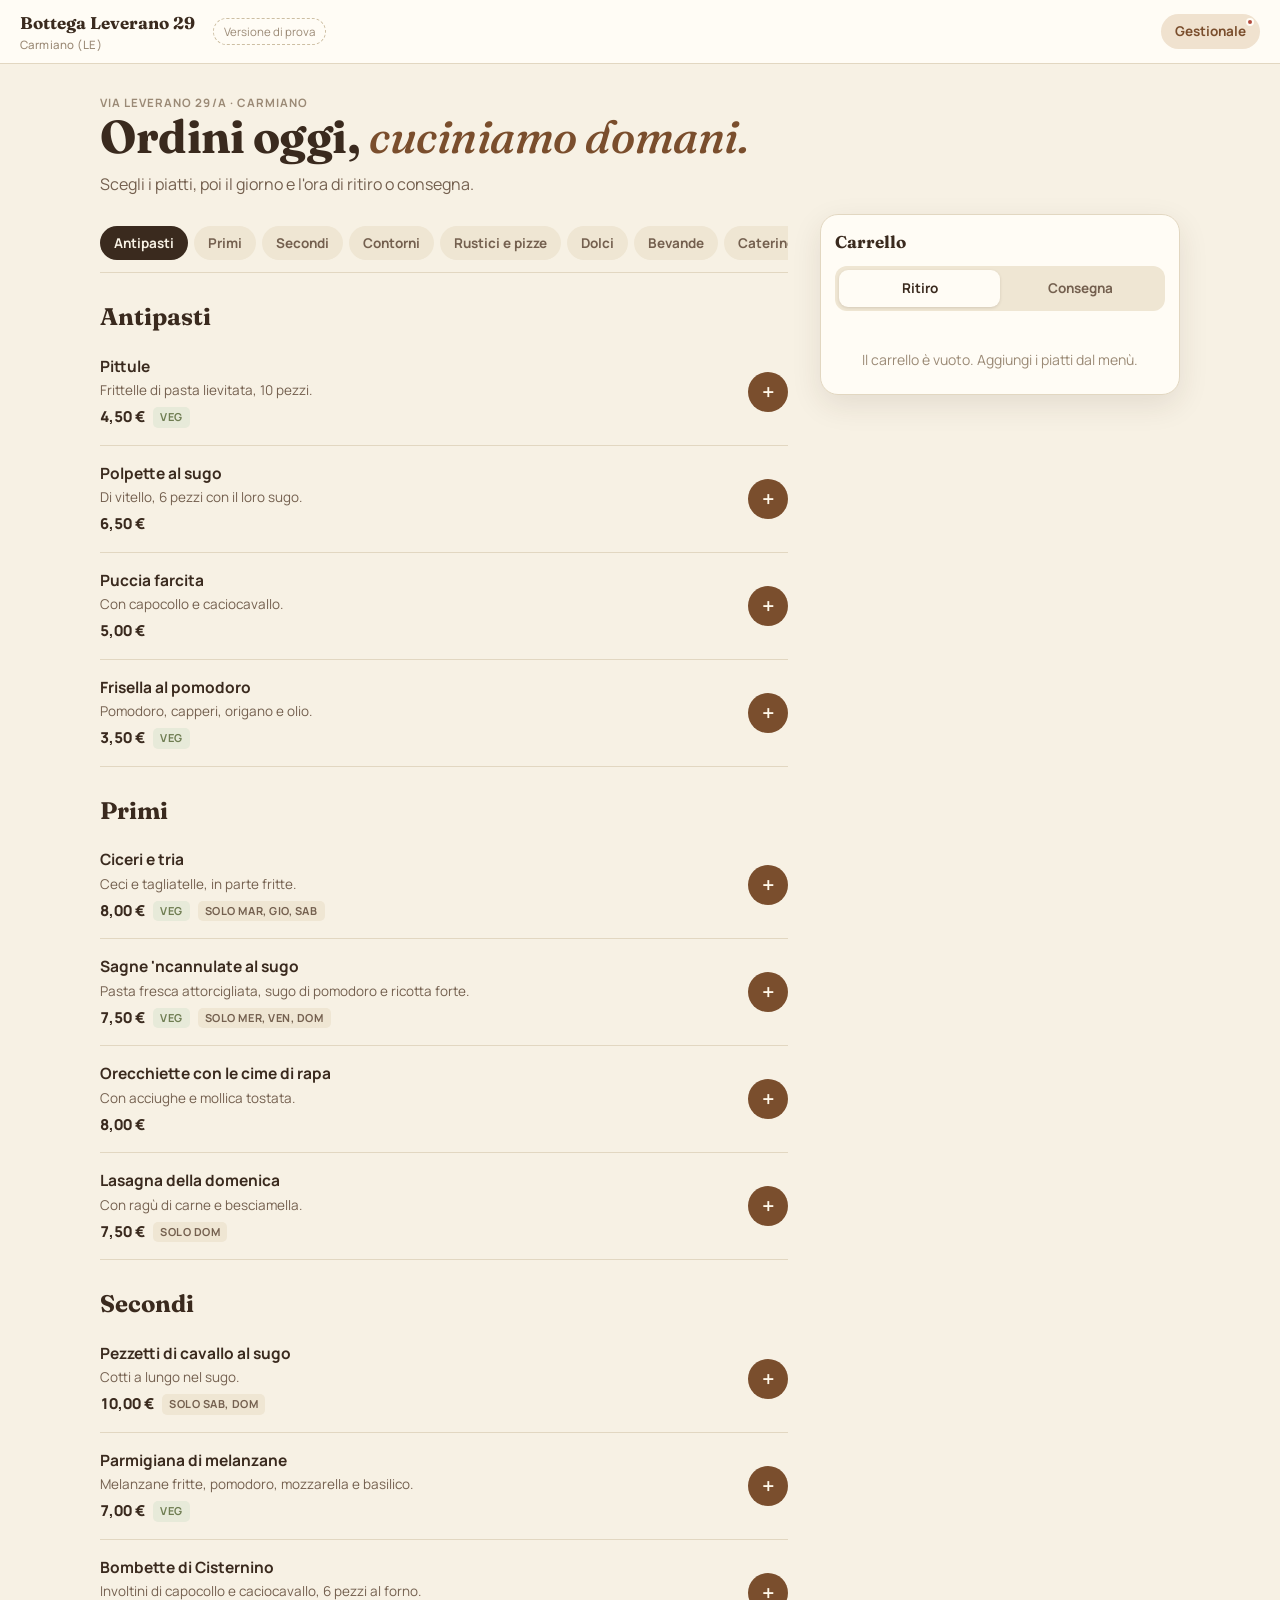
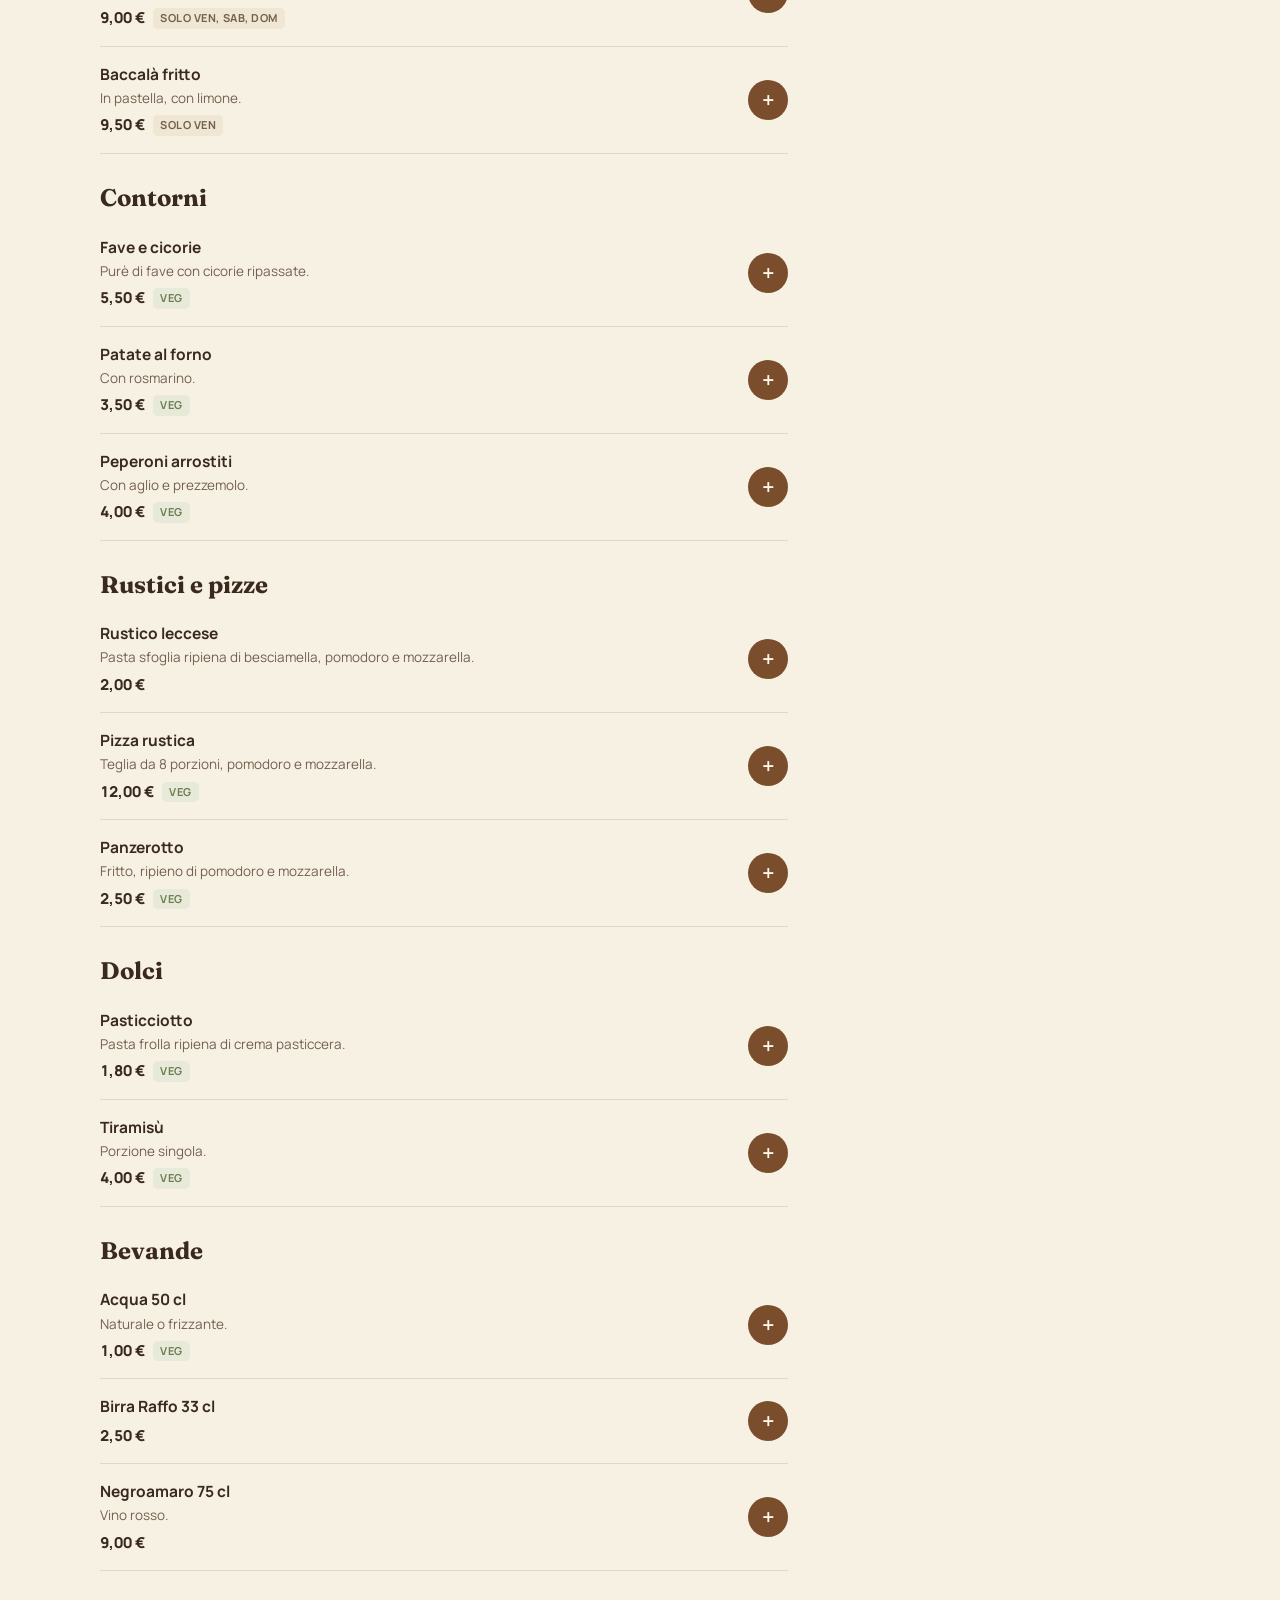
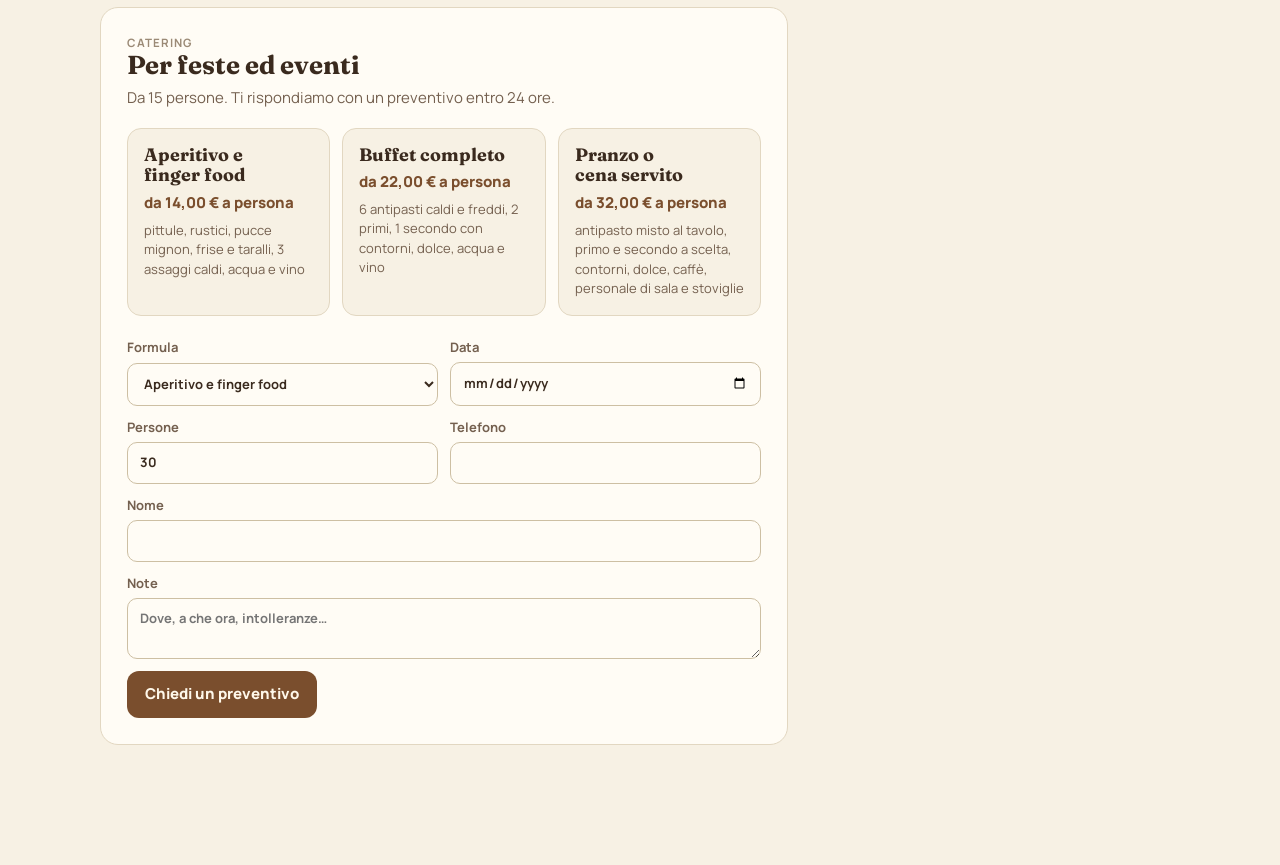
==== commit f6a69f34: "Testi riscritti: una sola parola per l'ordine, menù senza vanti, errori che dicono cosa fare Passagg" ====
--- a/sito/index.html
+++ b/sito/index.html
@@ -3,12 +3,12 @@
 <head>
 <meta charset="utf-8">
 <meta name="viewport" content="width=device-width,initial-scale=1">
-<title>Bottega Leverano 29 · Gastronomia su prenotazione a Carmiano</title>
-<meta name="description" content="Gastronomia d'asporto su prenotazione a Carmiano (LE): scegli il giorno, ordina entro la sera prima, ritira o ricevi a casa. Catering per eventi.">
+<title>Bottega Leverano 29 · Gastronomia d'asporto a Carmiano</title>
+<meta name="description" content="Gastronomia d'asporto a Carmiano (LE): scegli il giorno, ordina entro la sera prima, ritira in bottega o ricevi a casa. Catering su preventivo.">
 <link rel="preconnect" href="https://fonts.googleapis.com">
 <link rel="preconnect" href="https://fonts.gstatic.com" crossorigin>
 <link rel="stylesheet" href="https://fonts.googleapis.com/css2?family=Fraunces:opsz,wght@9..144,500;9..144,700&family=Manrope:wght@400;500;600;700;800&display=swap">
-<link rel="stylesheet" href="assets/stile.css">
+<link rel="stylesheet" href="assets/stile.css?v=__V__">
 </head>
 <body>
 
@@ -23,8 +23,8 @@
     <div>
       <div class="eyebrow">Via Leverano 29/A · Carmiano</div>
       <h1>Ordini oggi, <em>cuciniamo domani.</em></h1>
-      <p>Scegli i piatti, poi il giorno e l'ora del ritiro.</p>
-      <div class="banner hide" id="pauseBanner">Prenotazioni online sospese. Chiama il 0832 000 000.</div>
+      <p>Scegli i piatti, poi il giorno e l'ora di ritiro o consegna.</p>
+      <div class="banner hide" id="pauseBanner">Ordini online sospesi: chiama lo 0832 000 000.</div>
     </div>
   </div>
 
@@ -35,7 +35,7 @@
 
       <div class="catering" id="catering">
         <div class="eyebrow">Catering</div>
-        <h2>Feste, buffet, pranzi aziendali</h2>
+        <h2>Per feste ed eventi</h2>
         <p class="muted" style="margin:6px 0 0">Da 15 persone. Ti rispondiamo con un preventivo entro 24 ore.</p>
         <div class="formule" id="formule"></div>
         <form class="form" id="catForm">
@@ -55,8 +55,8 @@
   <button class="cartbar hide" id="cartbar"></button>
 </section>
 
-<script src="assets/dati.js"></script>
-<script src="assets/comune.js"></script>
-<script src="assets/negozio.js"></script>
+<script src="assets/dati.js?v=__V__"></script>
+<script src="assets/comune.js?v=__V__"></script>
+<script src="assets/negozio.js?v=__V__"></script>
 </body>
 </html>
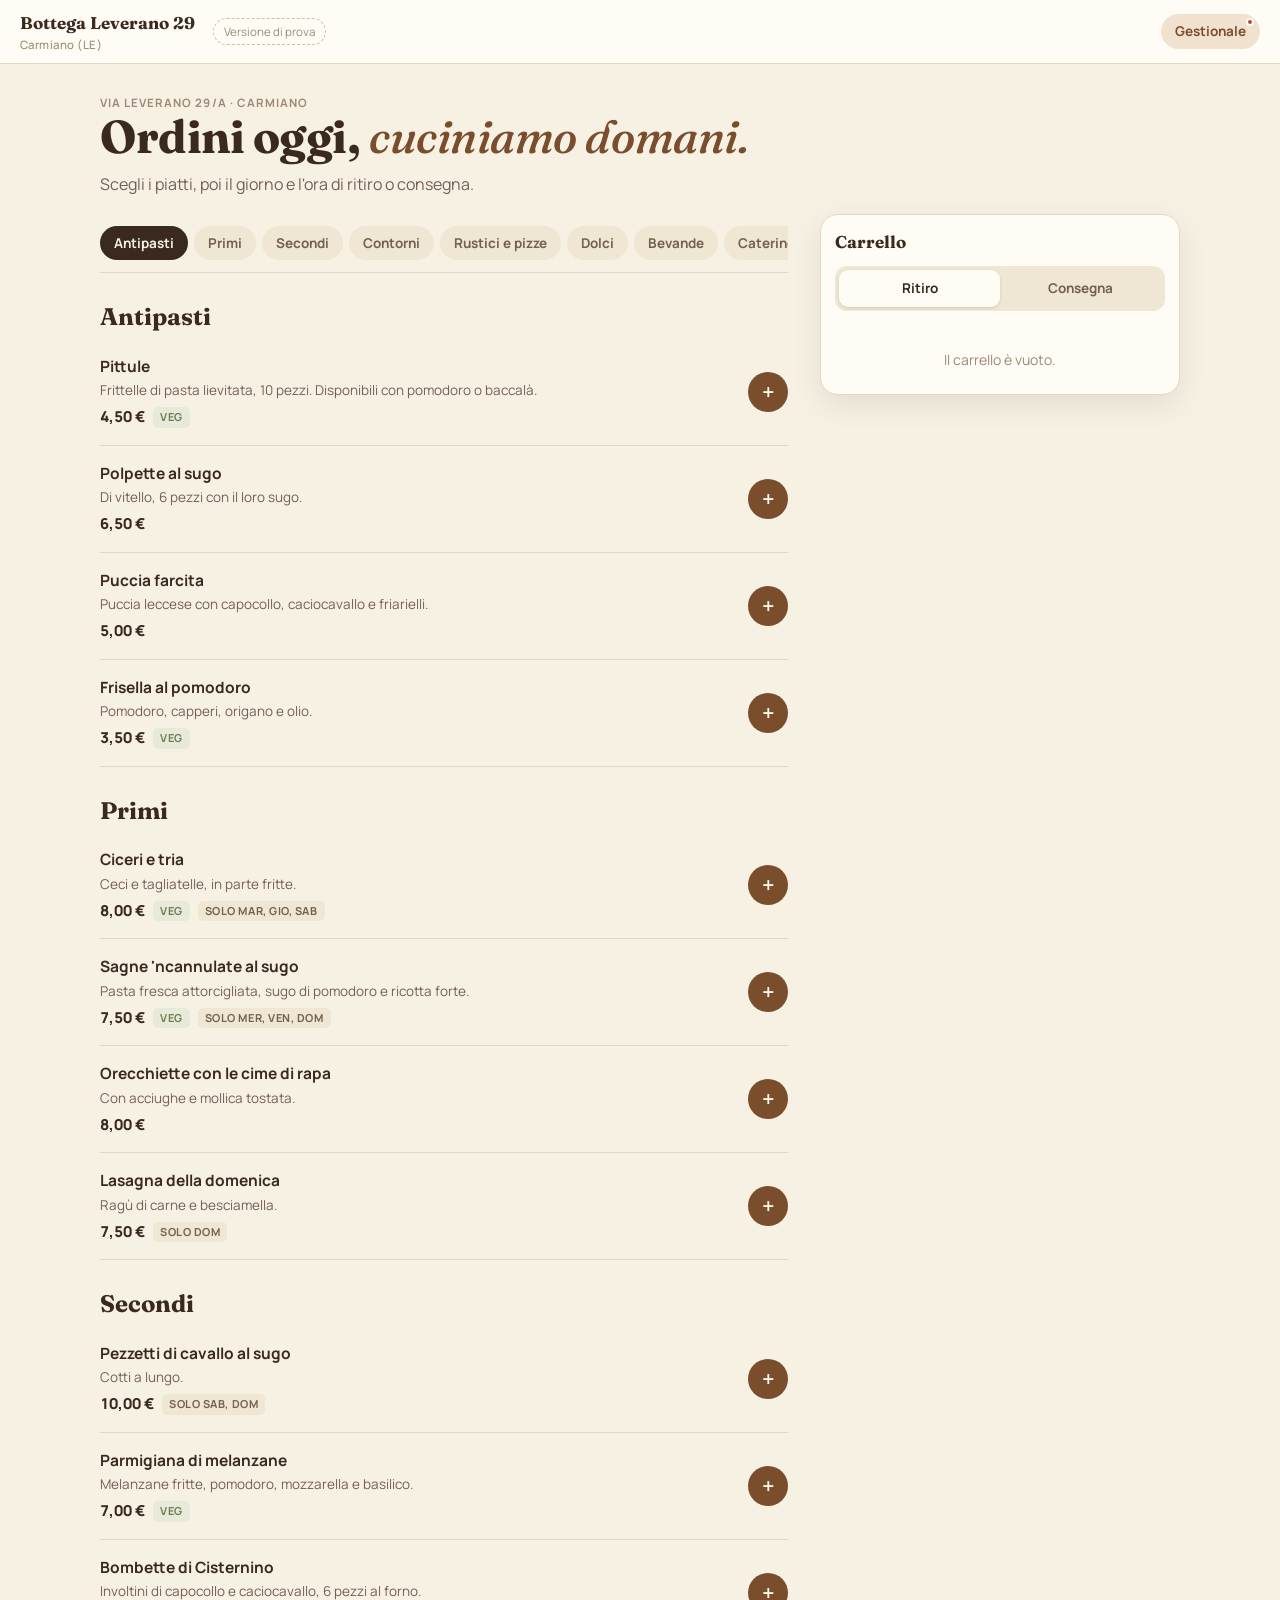
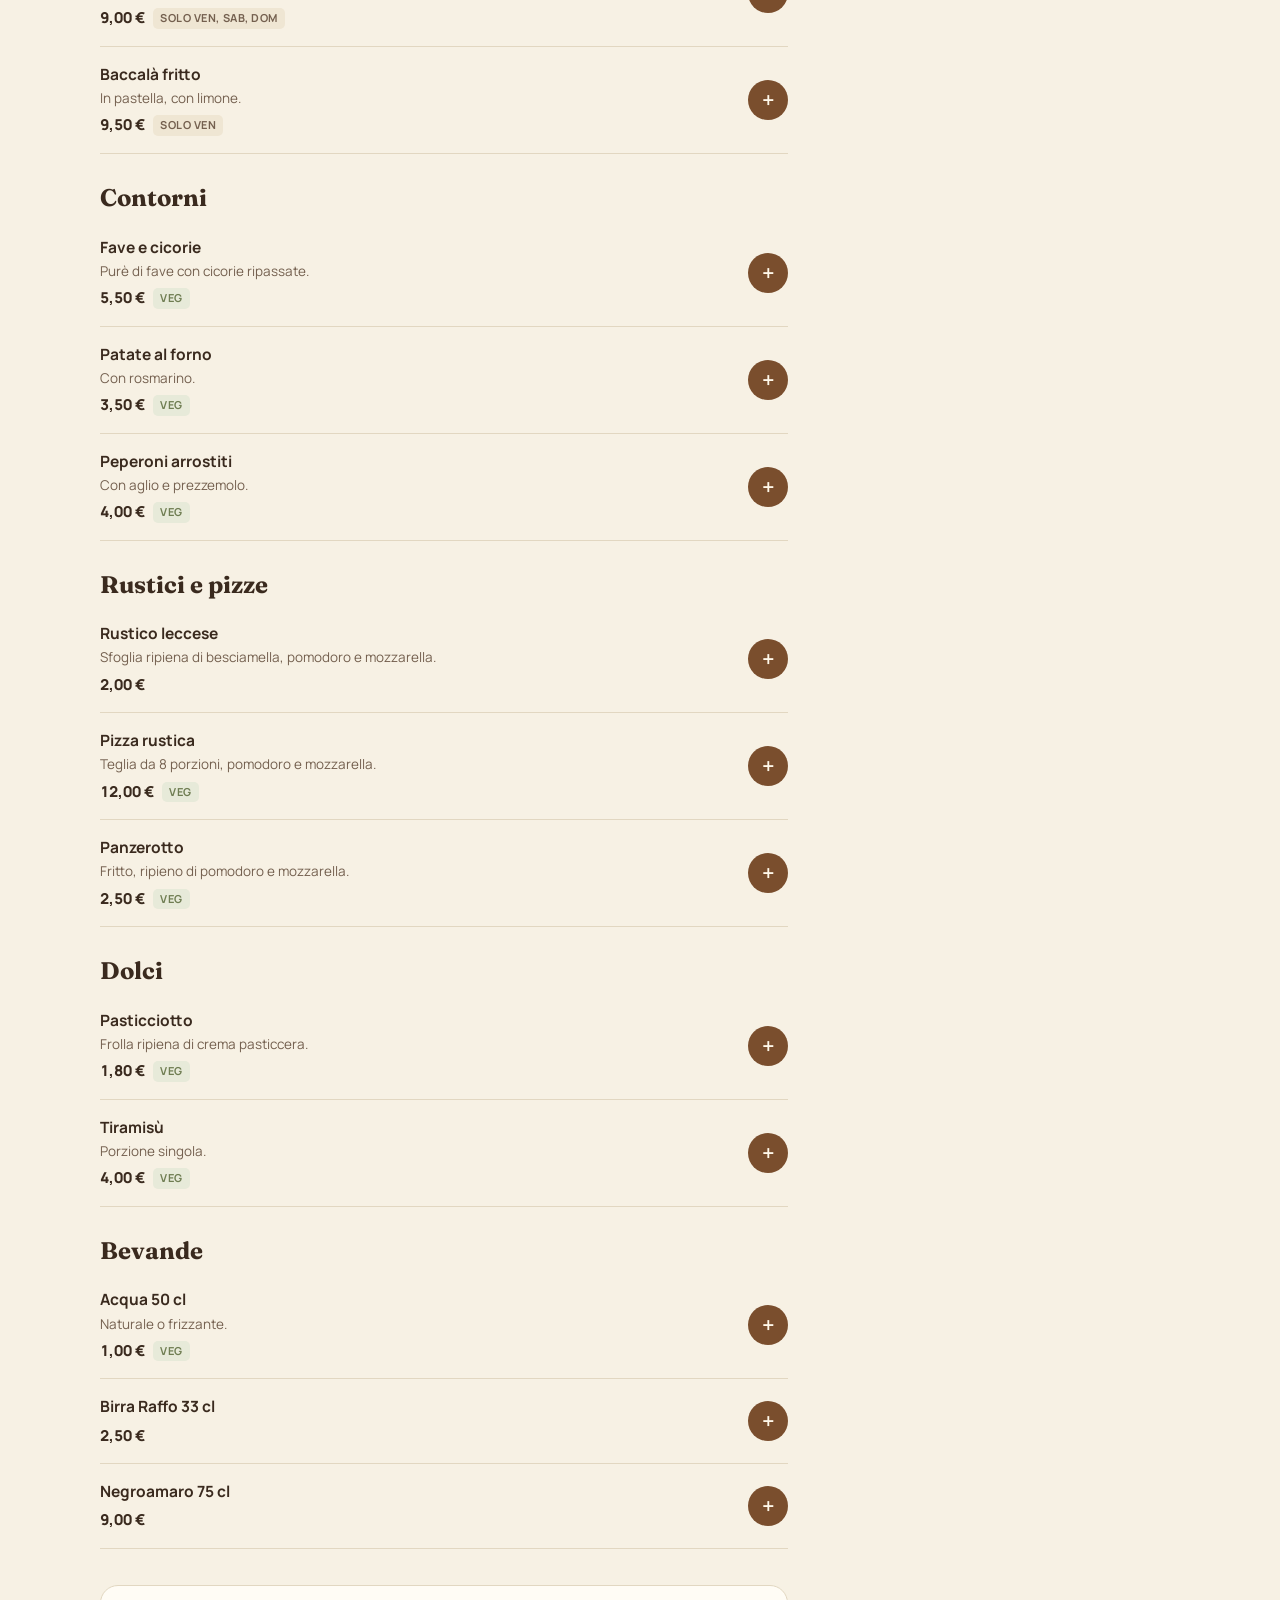
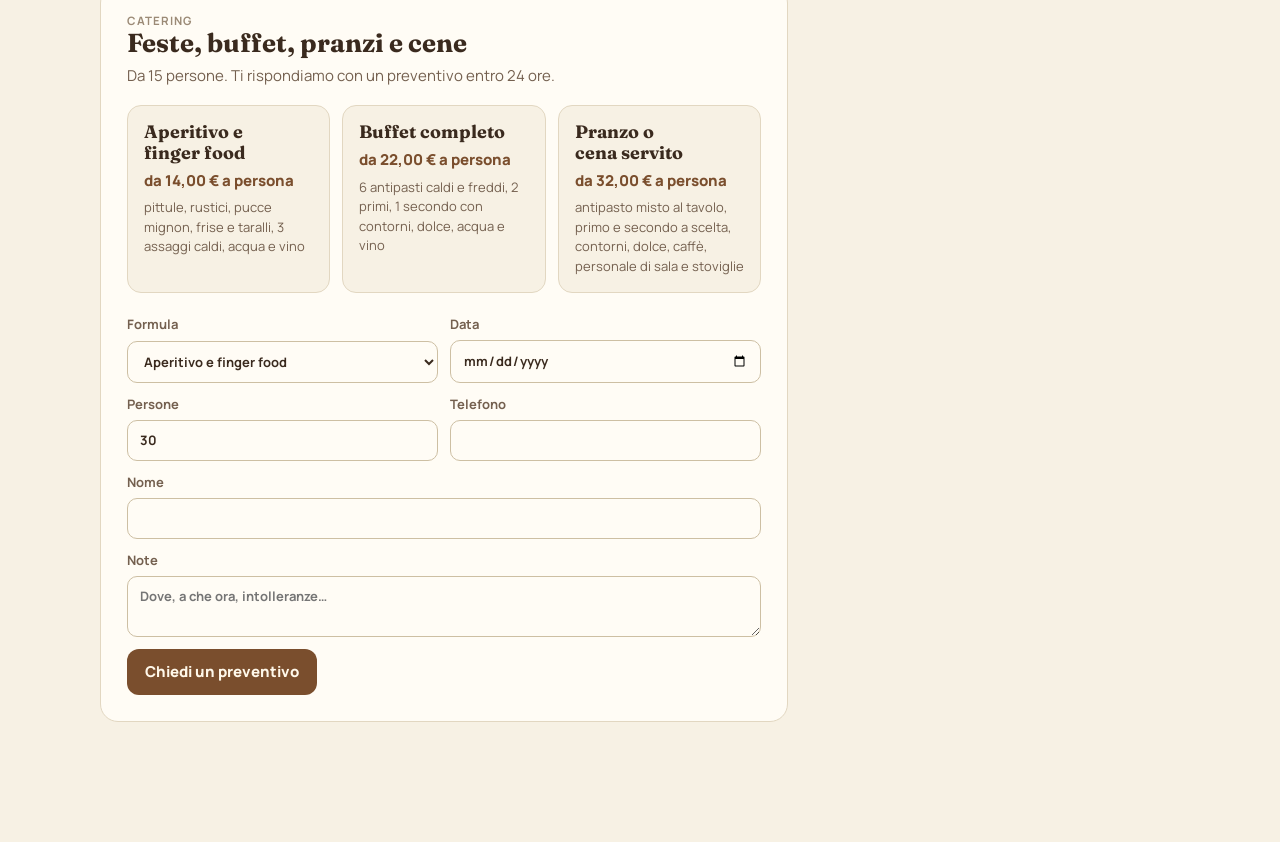
==== commit 677c99c7: "Testi, secondo giro: tornano i dettagli del menù e le frasi di cucina del gestionale Dopo il collaud" ====
--- a/sito/index.html
+++ b/sito/index.html
@@ -35,7 +35,7 @@
 
       <div class="catering" id="catering">
         <div class="eyebrow">Catering</div>
-        <h2>Per feste ed eventi</h2>
+        <h2>Feste, buffet, pranzi e cene</h2>
         <p class="muted" style="margin:6px 0 0">Da 15 persone. Ti rispondiamo con un preventivo entro 24 ore.</p>
         <div class="formule" id="formule"></div>
         <form class="form" id="catForm">
